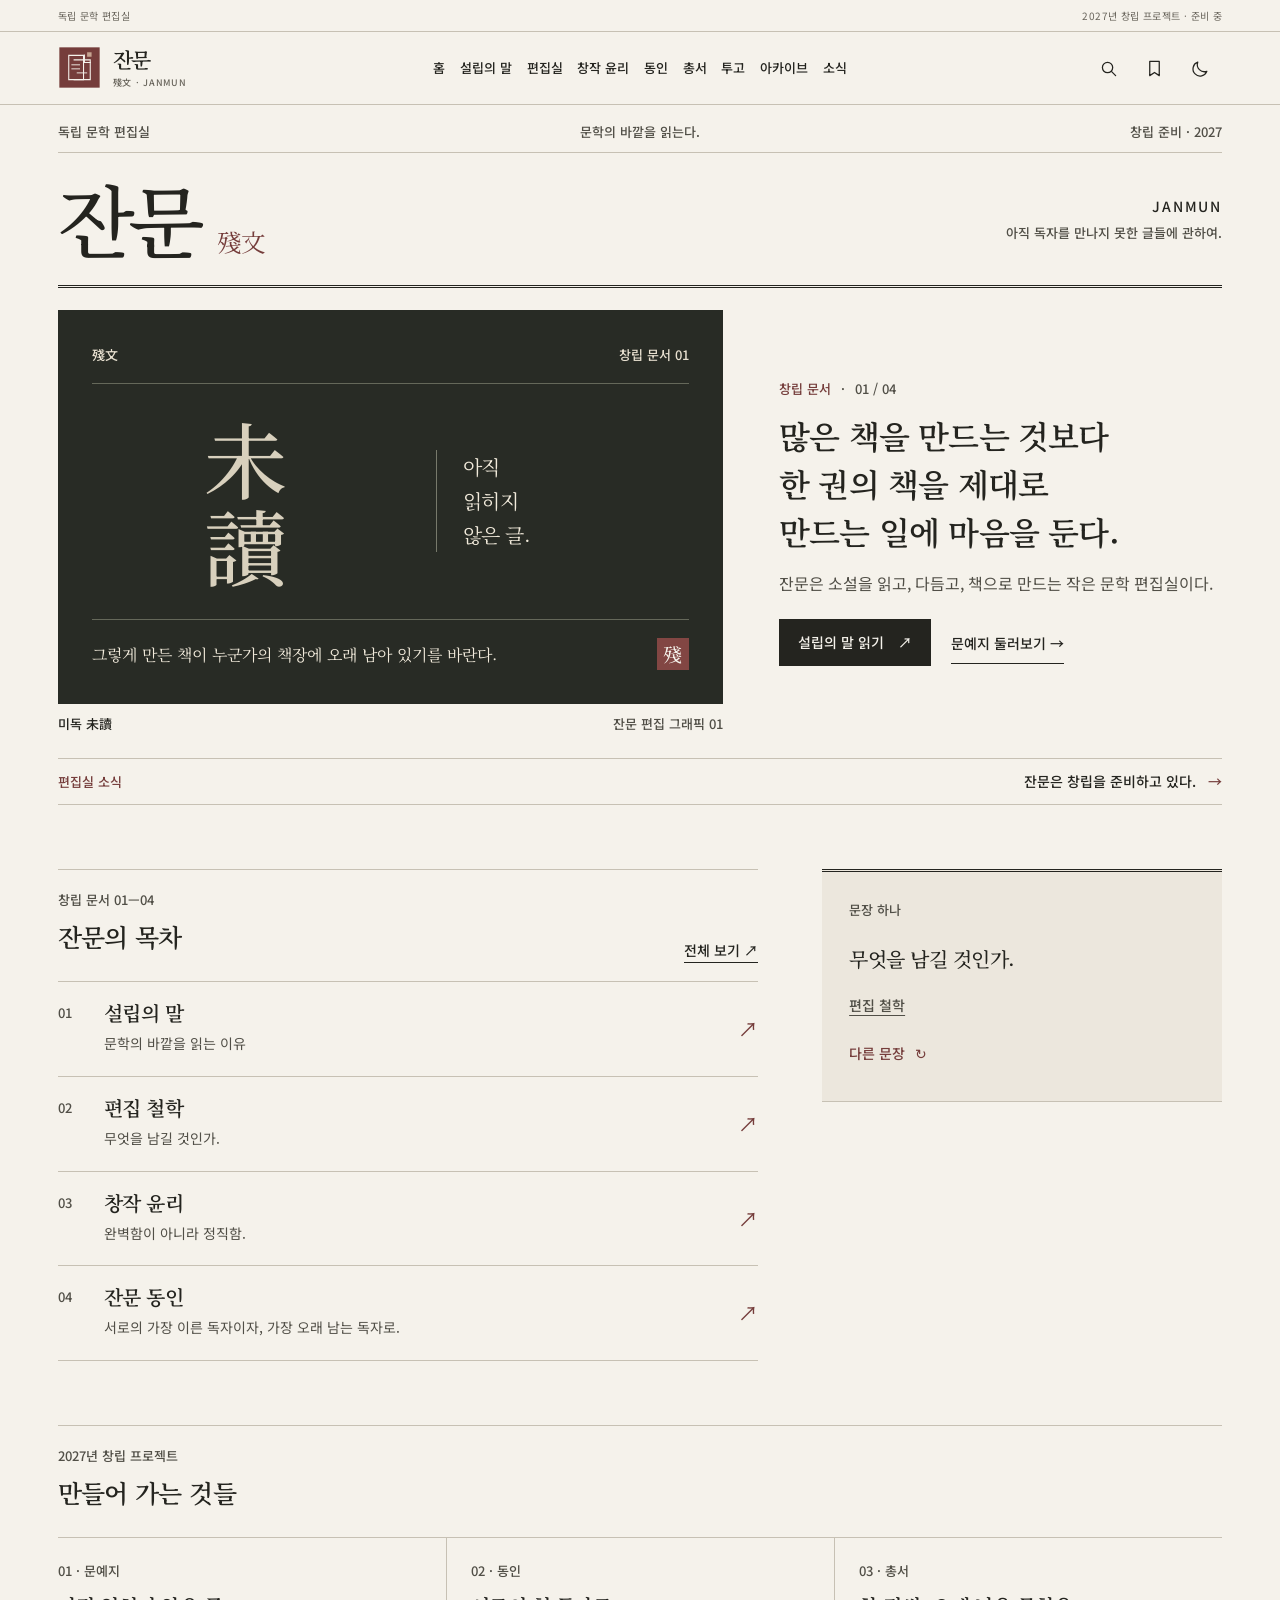
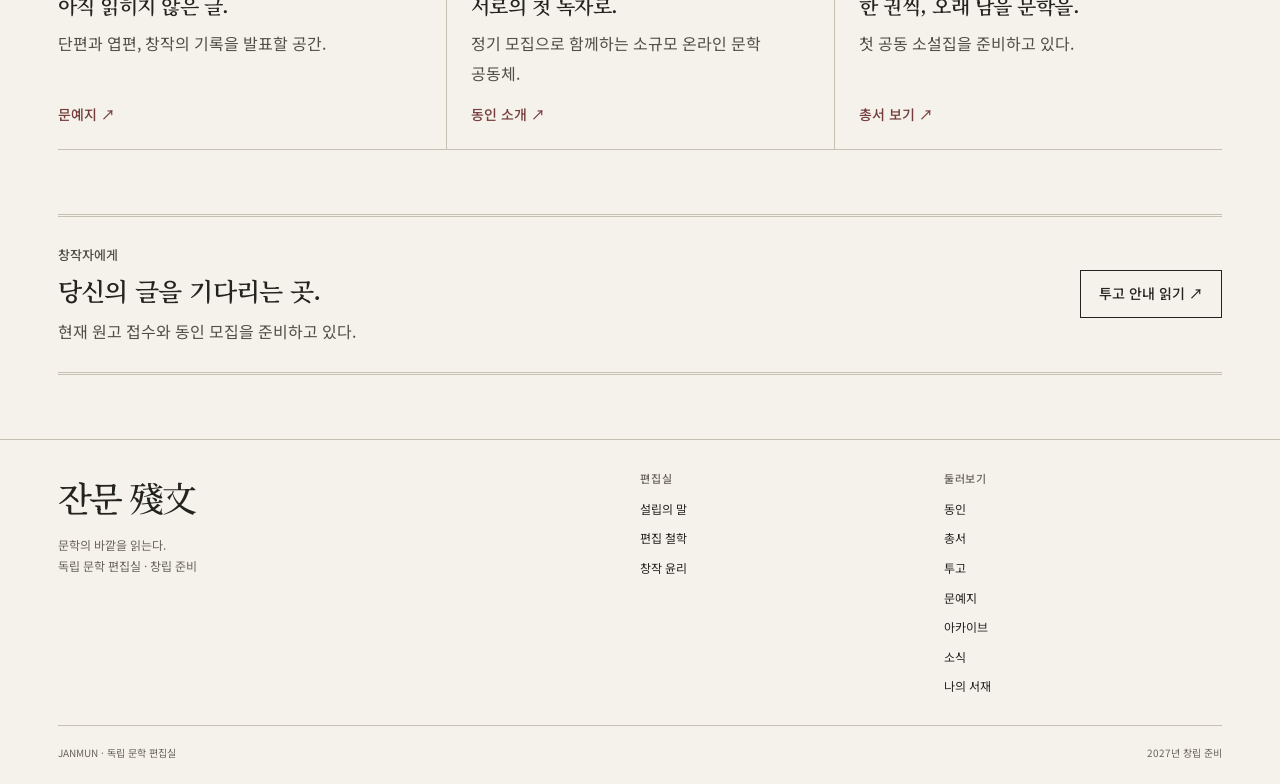
==== index.html @ fc877674 "Publish expanded public literary archive v0.9.8" ====
<!doctype html>
<html lang="ko" data-theme="light">
  <head>
    <meta charset="utf-8">
    <meta name="viewport" content="width=device-width,initial-scale=1,viewport-fit=cover">
    <meta name="description" content="독립 문학 편집실 잔문 殘文. 문학의 바깥을 읽는다.">
    <meta name="theme-color" content="#f5f2eb">
    <title>잔문 殘文 — 독립 문학 편집실</title>
    <link rel="icon" type="image/svg+xml" href="assets/janmun-mark.svg">
    <link rel="stylesheet" href="css/style.css?v=0.9.8">
    <script src="js/main.js?v=0.9.8" defer></script>
  </head>
  <body>
    <a class="skip" href="#main">본문 바로가기</a>
    <div class="progress" aria-hidden="true">
    </div>
    <div class="utility">
      <div class="shell">
        <span>독립 문학 편집실</span><span>2027년 창립 프로젝트 · 준비 중</span>
      </div>
    </div>
    <header class="mast">
      <div class="shell mast-in">
        <a class="brand" href="#home" aria-label="잔문 홈"><img class="brand-mark" src="assets/janmun-mark.svg" alt="" width="43" height="43"><span class="brand-text">잔문<small>殘文 · JANMUN</small></span></a>
        <nav class="nav" id="navigation" aria-label="주 메뉴">
          <a href="#home">홈</a>
          <a href="#about">설립의 말</a>
          <a href="#editorial">편집실</a>
          <a href="#ethics">창작 윤리</a>
          <a href="#members">동인</a>
          <a href="#books">총서</a>
          <a href="#submission">투고</a>
          <a href="#archive">아카이브</a>
          <a href="#news">소식</a>
        </nav>
        <div class="tools">
          <button class="iconbtn" id="search-open" aria-label="글 검색" title="글 검색"><svg viewBox="0 0 24 24"><circle cx="10.8" cy="10.8" r="6.5"/><path d="m16 16 5 5"/></svg></button>
          <a class="iconbtn" href="#saved" aria-label="나의 서재" title="나의 서재"><svg viewBox="0 0 24 24"><path d="M6 3h12v18l-6-4-6 4z"/></svg></a>
          <button class="iconbtn" id="theme" aria-label="화면 테마 전환" aria-pressed="false" title="어두운 화면"><svg viewBox="0 0 24 24"><path d="M20 15.5A9 9 0 0 1 8.5 4 9 9 0 1 0 20 15.5Z"/></svg></button>
          <button class="iconbtn mobile" id="mobile" aria-label="메뉴 열기" aria-controls="navigation" aria-expanded="false"><svg viewBox="0 0 24 24"><path d="M3 6h18M3 12h18M3 18h18"/></svg></button>
        </div>
      </div>
    </header>
    <main id="main" tabindex="-1">
      <!-- Home: editorial masthead, lead essay and contents -->
      <section class="view shell" id="page-home">
        <div class="edition-line">
          <span>독립 문학 편집실</span>
          <span class="edition-center">문학의 바깥을 읽는다.</span>
          <span>창립 준비 · 2027</span>
        </div>
        <div class="front-masthead">
          <h1 class="front-title">잔문<span>殘文</span></h1>
          <div class="front-imprint">
            <span>JANMUN</span>
            <span>아직 독자를 만나지 못한 글들에 관하여.</span>
          </div>
        </div>

        <section class="front-feature" aria-labelledby="lead-title">
          <figure class="front-art">
            <div class="founding-plate" role="group" aria-label="잔문의 창립 표제">
              <div class="founding-plate-header">
                <span>殘文</span><span>창립 문서 01</span>
              </div>
              <div class="founding-plate-body">
                <div class="founding-characters" aria-label="미독">
                  <span aria-hidden="true">未</span><span aria-hidden="true">讀</span>
                </div>
                <p class="founding-note"><span>아직</span><span>읽히지</span><span>않은 글.</span></p>
              </div>
              <div class="founding-plate-footer">
                <p>그렇게 만든 책이 누군가의 책장에 오래 남아 있기를 바란다.</p>
                <span class="founding-seal" aria-hidden="true">殘</span>
              </div>
            </div>
            <figcaption><span>미독 未讀</span><span>잔문 편집 그래픽 01</span></figcaption>
          </figure>
          <div class="front-copy">
            <div class="front-kicker"><span>창립 문서</span><span>01 / 04</span></div>
            <h2 id="lead-title">많은 책을 만드는 것보다 한 권의 책을 제대로 만드는 일에 마음을 둔다.</h2>
            <p>잔문은 소설을 읽고, 다듬고, 책으로 만드는 작은 문학 편집실이다.</p>
            <div class="front-actions">
              <a class="primary" href="#about">설립의 말 읽기 <span aria-hidden="true">↗</span></a>
              <a class="textlink" href="#journal">문예지 둘러보기 →</a>
            </div>
          </div>
        </section>

        <div class="home-notice"><span class="eyebrow">편집실 소식</span><a href="#news">잔문은 창립을 준비하고 있다. <span aria-hidden="true">→</span></a></div>
        <div class="resume" id="resume" hidden>
          <div><span class="eyebrow">마지막으로 읽은 글</span><a id="resume-link" href="#archive"></a></div>
          <button id="resume-clear" type="button">기록 지우기</button>
        </div>

        <div class="front-index">
          <section class="front-contents" aria-labelledby="contents-title">
            <div class="section-top">
              <div><span class="eyebrow">창립 문서 01—04</span><h2 id="contents-title">잔문의 목차</h2></div>
              <a class="textlink" href="#archive">전체 보기 ↗</a>
            </div>
            <div class="entry-grid">
              <a class="entry" href="#about"><span class="entry-no">01</span><h3>설립의 말</h3><p>문학의 바깥을 읽는 이유<span class="entry-detail" data-entry-meta="about"></span></p><span class="entry-arrow" aria-hidden="true">↗</span></a>
              <a class="entry" href="#editorial"><span class="entry-no">02</span><h3>편집 철학</h3><p>무엇을 남길 것인가.<span class="entry-detail" data-entry-meta="editorial"></span></p><span class="entry-arrow" aria-hidden="true">↗</span></a>
              <a class="entry" href="#ethics"><span class="entry-no">03</span><h3>창작 윤리</h3><p>완벽함이 아니라 정직함.<span class="entry-detail" data-entry-meta="ethics"></span></p><span class="entry-arrow" aria-hidden="true">↗</span></a>
              <a class="entry" href="#members"><span class="entry-no">04</span><h3>잔문 동인</h3><p>서로의 가장 이른 독자이자, 가장 오래 남는 독자로.<span class="entry-detail" data-entry-meta="members"></span></p><span class="entry-arrow" aria-hidden="true">↗</span></a>
            </div>
          </section>
          <aside class="front-margin">
            <span class="eyebrow">문장 하나</span>
            <blockquote id="front-quote">무엇을 남길 것인가.</blockquote>
            <a id="front-quote-source" href="#editorial">편집 철학</a>
            <button class="quiet-button" type="button" id="next-quote">다른 문장 <span aria-hidden="true">↻</span></button>
          </aside>
        </div>

        <section class="front-projects" aria-labelledby="project-title">
          <div class="section-top">
            <div><span class="eyebrow">2027년 창립 프로젝트</span><h2 id="project-title">만들어 가는 것들</h2></div>
          </div>
          <div class="project-grid">
            <a class="project" href="#journal"><span class="eyebrow">01 · 문예지</span><h3>아직 읽히지 않은 글.</h3><p>단편과 엽편, 창작의 기록을 발표할 공간.</p><span class="project-link">문예지 ↗</span></a>
            <a class="project" href="#members"><span class="eyebrow">02 · 동인</span><h3>서로의 첫 독자로.</h3><p>정기 모집으로 함께하는 소규모 온라인 문학 공동체.</p><span class="project-link">동인 소개 ↗</span></a>
            <a class="project" href="#books"><span class="eyebrow">03 · 총서</span><h3>한 권씩, 오래 남을 문학을.</h3><p>첫 공동 소설집을 준비하고 있다.</p><span class="project-link">총서 보기 ↗</span></a>
          </div>
        </section>
        <div class="front-invitation"><div><span class="eyebrow">창작자에게</span><h2>당신의 글을 기다리는 곳.</h2><p>현재 원고 접수와 동인 모집을 준비하고 있다.</p></div><a href="#submission" class="outline">투고 안내 읽기 ↗</a></div>
      </section>
      <section class="view shell reading" id="page-about" hidden>
        <div class="crumb">
          <a href="#home">잔문</a> / <a href="#archive">아카이브</a> / 설립의 말
        </div>
        <div class="reader-grid">
          <article>
            <header class="article-head">
              <p class="eyebrow">잔문 · 창립 문서 01</p>
              <h1>설립의 말</h1>
              <p>문학의 바깥을 읽는 이유</p>
              <div class="reading-meta">
                <span data-reading-time="about"></span><span data-reading-status="about"></span>
              </div>
            </header>
            <div class="prose">
              <p>잔문은 소설을 읽고, 다듬고, 책으로 만드는 작은 문학 편집실이다.</p>
              <p>우리는 작가가 어떤 이력을 가졌는지보다 어떤 글을 쓰는지에 관심이 있다. 인공지능을 활용한 글도, 혼자 힘으로 완성한 글도 그 자체로 읽고자 한다. 창작의 방식은 저마다 다를 수 있지만, 자신의 글을 대하는 태도만큼은 중요하게 생각한다.</p>
              <p>완성된 원고뿐 아니라 아직 고쳐 쓸 여지가 있는 글에도 관심을 기울인다. 작가가 쓰고 싶었던 이야기를 함께 고민하고, 그 사람의 문장을 잃지 않는 방향으로 작품을 다듬고 싶다.</p>
              <p>많은 책을 만드는 것보다 한 권의 책을 제대로 만드는 일에 마음을 둔다.</p>
              <p>그렇게 만든 책이 누군가의 책장에 오래 남아 있기를 바란다.</p>
              <p><strong>문학의 바깥을 읽는다.</strong></p>
              <p>잔문 殘文</p>
            </div>
            <div class="annotation-area">
              <div class="annotation-head"><h2>읽고 남기기</h2><span class="muted">나만의 비공개 기록</span></div>
              <p class="muted">본문의 문장을 선택하거나 아래 버튼으로 문단을 골라 저장하세요.</p>
              <div class="actions"><button class="outline" type="button" data-collect="about">문장 수집</button><button class="outline" type="button" data-note-open="about">독서 메모 쓰기</button><a class="textlink" href="#saved">나의 서재 ↗</a></div>
              <div class="note-editor" data-note-editor="about" hidden><label>이 글에 대한 메모<textarea rows="4" maxlength="3000" data-note-text="about" placeholder="읽으며 남은 생각을 적어 보세요."></textarea></label><div class="actions"><button class="primary" type="button" data-note-save="about">메모 저장</button><button class="outline" type="button" data-note-close="about">닫기</button></div></div>
            </div>
            <div class="reader-end-controls">
              <button class="outline" type="button" data-read="about" aria-pressed="false">읽음 표시</button><button class="outline" type="button" data-print>인쇄 / PDF 저장</button>
            </div>
            <div class="next-reading">
              <a href="#home"><small>← 처음으로</small>잔문</a><a href="#editorial"><small>다음 글 →</small>편집 철학</a>
            </div>
            <div class="article-end">
              <span>殘</span><a href="#archive">모든 글 보기 ↗</a>
            </div>
          </article>
        </div>
      </section>
      <section class="view shell reading" id="page-editorial" hidden>
        <div class="crumb">
          <a href="#home">잔문</a> / <a href="#archive">아카이브</a> / 편집 철학
        </div>
        <div class="reader-grid">
          <article>
            <header class="article-head">
              <p class="eyebrow">잔문 · 창립 문서 02</p>
              <h1>편집 철학</h1>
              <p>무엇을 남길 것인가.</p>
              <div class="reading-meta">
                <span data-reading-time="editorial"></span><span data-reading-status="editorial"></span>
              </div>
            </header>
            <div class="prose">
              <p>잔문은 익숙한 것을 낯설게 바라보는 소설에 관심이 있다.</p>
              <p>특별한 사건이 있어야 좋은 이야기가 되는 것은 아니다. 오래 함께 살아온 사람을 문득 이해할 수 없게 되는 순간이나, 무심코 지나친 일에서 이전과 다른 의미를 발견하는 일도 충분히 소설이 될 수 있다.</p>
              <p>우리는 작품이 다루는 소재보다 그것을 바라보는 작가의 시선을 중요하게 생각한다.</p>
              <p>원고를 살필 때에는 문장의 정확성, 인물의 개연성, 이야기의 구조를 함께 검토한다. 다만 모든 문장이 매끄러워야 한다고 생각하지는 않는다. 작품의 결함과 작가의 개성을 구분하는 것 역시 편집의 몫이기 때문이다.</p>
              <p>고쳐야 할 문장과 고치지 말아야 할 문장 사이에서 충분히 고민한다.</p>
              <p>잔문이라는 이름에는 그러한 뜻도 담겨 있다.</p>
              <p>무엇을 남길 것인가.</p>
              <p>우리가 원고를 읽으며 가장 오래 생각하는 질문이다.</p>
            </div>
            <div class="annotation-area">
              <div class="annotation-head"><h2>읽고 남기기</h2><span class="muted">나만의 비공개 기록</span></div>
              <p class="muted">본문의 문장을 선택하거나 아래 버튼으로 문단을 골라 저장하세요.</p>
              <div class="actions"><button class="outline" type="button" data-collect="editorial">문장 수집</button><button class="outline" type="button" data-note-open="editorial">독서 메모 쓰기</button><a class="textlink" href="#saved">나의 서재 ↗</a></div>
              <div class="note-editor" data-note-editor="editorial" hidden><label>이 글에 대한 메모<textarea rows="4" maxlength="3000" data-note-text="editorial" placeholder="읽으며 남은 생각을 적어 보세요."></textarea></label><div class="actions"><button class="primary" type="button" data-note-save="editorial">메모 저장</button><button class="outline" type="button" data-note-close="editorial">닫기</button></div></div>
            </div>
            <div class="reader-end-controls">
              <button class="outline" type="button" data-read="editorial" aria-pressed="false">읽음 표시</button><button class="outline" type="button" data-print>인쇄 / PDF 저장</button>
            </div>
            <div class="next-reading">
              <a href="#about"><small>← 이전 글</small>설립의 말</a><a href="#ethics"><small>다음 글 →</small>창작 윤리</a>
            </div>
            <div class="article-end">
              <span>殘</span><a href="#archive">모든 글 보기 ↗</a>
            </div>
          </article>
        </div>
      </section>
      <section class="view shell reading" id="page-ethics" hidden>
        <div class="crumb">
          <a href="#home">잔문</a> / <a href="#archive">아카이브</a> / 창작 윤리
        </div>
        <div class="reader-grid">
          <article>
            <header class="article-head">
              <p class="eyebrow">잔문 · 창립 문서 03</p>
              <h1>창작 윤리</h1>
              <p>완벽함이 아니라 정직함.</p>
              <div class="reading-meta">
                <span data-reading-time="ethics"></span><span data-reading-status="ethics"></span>
              </div>
            </header>
            <div class="prose">
              <p>창작의 방식은 저마다 다르지만, 작품에 대한 책임까지 달라지는 것은 아니다.</p>
              <p>잔문은 인공지능의 활용을 창작의 결격 사유로 삼지 않는다. 다만 사용한 도구와 그 개입 범위를 사실대로 밝히고, 타인의 저작물과 권리를 존중하는 것을 기본으로 삼는다.</p>
              <p>우리는 모든 문장을 직접 작성했다는 사실만으로 창작의 주체성이 증명된다고 생각하지 않는다. 무엇을 받아들이고 무엇을 거절했는지, 어떤 판단을 거쳐 작품을 완성했는지 역시 창작의 일부다.</p>
              <p>그러나 도구의 도움을 받았다는 사실이 작품의 결함이나 윤리적 문제에 대한 면책 사유가 될 수는 없다. 최종 원고에 대한 판단과 책임은 창작자에게 있다.</p>
              <p>창작의 과정을 숨기지 않는다.<br>타인의 것을 자신의 것으로 내놓지 않는다.<br>자신이 완성한 작품에 책임을 진다.</p>
              <p>잔문이 창작자에게 바라는 것은 완벽함이 아니라 정직함이다.</p>
            </div>
            <div class="annotation-area">
              <div class="annotation-head"><h2>읽고 남기기</h2><span class="muted">나만의 비공개 기록</span></div>
              <p class="muted">본문의 문장을 선택하거나 아래 버튼으로 문단을 골라 저장하세요.</p>
              <div class="actions"><button class="outline" type="button" data-collect="ethics">문장 수집</button><button class="outline" type="button" data-note-open="ethics">독서 메모 쓰기</button><a class="textlink" href="#saved">나의 서재 ↗</a></div>
              <div class="note-editor" data-note-editor="ethics" hidden><label>이 글에 대한 메모<textarea rows="4" maxlength="3000" data-note-text="ethics" placeholder="읽으며 남은 생각을 적어 보세요."></textarea></label><div class="actions"><button class="primary" type="button" data-note-save="ethics">메모 저장</button><button class="outline" type="button" data-note-close="ethics">닫기</button></div></div>
            </div>
            <div class="reader-end-controls">
              <button class="outline" type="button" data-read="ethics" aria-pressed="false">읽음 표시</button><button class="outline" type="button" data-print>인쇄 / PDF 저장</button>
            </div>
            <div class="next-reading">
              <a href="#editorial"><small>← 이전 글</small>편집 철학</a><a href="#members"><small>다음 글 →</small>잔문 동인</a>
            </div>
            <div class="article-end">
              <span>殘</span><a href="#archive">모든 글 보기 ↗</a>
            </div>
          </article>
        </div>
      </section>
      <section class="view shell reading" id="page-members" hidden>
        <div class="crumb">
          <a href="#home">잔문</a> / <a href="#archive">아카이브</a> / 잔문 동인
        </div>
        <div class="reader-grid">
          <article>
            <header class="article-head">
              <p class="eyebrow">잔문 · 창립 문서 04</p>
              <h1>잔문 동인</h1>
              <p>서로의 가장 이른 독자이자, 가장 오래 남는 독자로.</p>
              <div class="reading-meta">
                <span data-reading-time="members"></span><span data-reading-status="members"></span>
              </div>
            </header>
            <div class="prose">
              <p>잔문 동인은 각자의 작품을 쓰고 서로의 문학을 읽는 창작 공동체다.</p>
              <p>정기 모집을 통해 소규모로 구성하며, 온라인을 중심으로 활동한다. 서로의 원고에 충분한 시간을 들이고 지속적인 대화를 나눌 수 있는 규모를 지향한다.</p>
              <p>주요 활동은 원고 합평과 작품 연구, 문학에 관한 토론이다. 완성된 작품은 물론 아직 방향을 찾지 못한 원고도 함께 살핀다. 그 과정에서 발전한 작품을 문예지와 공동 소설집으로 선보이고자 한다.</p>
              <p>서로의 문학적 취향이 같을 필요는 없다. 같은 작품을 읽고 다른 이야기를 나눌 수 있다는 것 역시 함께 읽는 이유 중 하나다.</p>
              <p>합평에서는 막연한 칭찬보다 구체적인 감상을 나눈다. 타인의 문장을 자신의 취향에 맞추기보다 그 문장이 가진 가능성을 살핀다.</p>
              <p>등단이나 출간 경력은 참여의 조건이 아니다. 꾸준히 쓰고 읽으며, 자신의 작품만큼 타인의 작품에도 시간을 내어 줄 수 있는 사람과 함께하고 싶다.</p>
              <p>서로의 가장 이른 독자이자, 가장 오래 남는 독자로.</p>
              <p>잔문 殘文</p>
            </div>
            <div class="annotation-area">
              <div class="annotation-head"><h2>읽고 남기기</h2><span class="muted">나만의 비공개 기록</span></div>
              <p class="muted">본문의 문장을 선택하거나 아래 버튼으로 문단을 골라 저장하세요.</p>
              <div class="actions"><button class="outline" type="button" data-collect="members">문장 수집</button><button class="outline" type="button" data-note-open="members">독서 메모 쓰기</button><a class="textlink" href="#saved">나의 서재 ↗</a></div>
              <div class="note-editor" data-note-editor="members" hidden><label>이 글에 대한 메모<textarea rows="4" maxlength="3000" data-note-text="members" placeholder="읽으며 남은 생각을 적어 보세요."></textarea></label><div class="actions"><button class="primary" type="button" data-note-save="members">메모 저장</button><button class="outline" type="button" data-note-close="members">닫기</button></div></div>
            </div>
            <div class="reader-end-controls">
              <button class="outline" type="button" data-read="members" aria-pressed="false">읽음 표시</button><button class="outline" type="button" data-print>인쇄 / PDF 저장</button>
            </div>
            <div class="next-reading">
              <a href="#ethics"><small>← 이전 글</small>창작 윤리</a><a href="#books"><small>다음으로 →</small>잔문 총서</a>
            </div>
            <div class="article-end">
              <span>殘</span><a href="#archive">모든 글 보기 ↗</a>
            </div>
          </article>
        </div>
      </section>
      <section class="view shell" id="page-archive" hidden>
        <div class="archive-intro">
          <header class="archive-heading">
            <span class="archive-rule" aria-hidden="true"></span>
            <span class="eyebrow">殘文 · 文學記錄</span>
            <h1>아카이브</h1>
            <p>문학이 만들어지고 남겨진 자리.</p>
          </header>
          <div class="archive-intro-copy">
            <p>잔문의 창립 문서부터 작가의 작품, 편집 과정과 문학에 관한 대화까지. 한 편의 글이 완성되기까지의 시간과 그 이후에 남겨진 기록을 모은다.</p>
            <p>잔문이 지나온 시간은 이곳에 쌓인다.</p>
          </div>
        </div>
        <div class="page-body archive-body">
          <div class="archive-controls">
            <div class="archive-categories" role="group" aria-label="기록 분류">
              <button type="button" data-archive-category="all" aria-pressed="true">전체<span data-archive-category-count="all"></span></button>
              <button type="button" data-archive-category="founding" aria-pressed="false">창립 문서<span data-archive-category-count="founding"></span></button>
              <button type="button" data-archive-category="journal" aria-pressed="false">문예지<span data-archive-category-count="journal"></span></button>
              <button type="button" data-archive-category="author" aria-pressed="false">작가 기록<span data-archive-category-count="author"></span></button>
              <button type="button" data-archive-category="editing" aria-pressed="false">편집 기록<span data-archive-category-count="editing"></span></button>
              <button type="button" data-archive-category="criticism" aria-pressed="false">문학 비평<span data-archive-category-count="criticism"></span></button>
              <button type="button" data-archive-category="publication" aria-pressed="false">출간 기록<span data-archive-category-count="publication"></span></button>
              <button type="button" data-archive-category="community" aria-pressed="false">공동체 기록<span data-archive-category-count="community"></span></button>
            </div>
            <div class="searchbar archive-search">
              <input type="search" id="archive-query" placeholder="제목·본문·작가 검색" aria-label="아카이브 검색">
              <select id="archive-filter" aria-label="독서 상태"><option value="all">모든 글</option><option value="saved">저장한 글만</option><option value="unread">읽지 않은 글</option><option value="read">읽은 글</option></select>
              <select id="archive-author" aria-label="작가"><option value="all">모든 작가</option></select>
              <select id="archive-year" aria-label="등록 연도"><option value="all">모든 등록 연도</option></select>
              <select id="archive-sort" aria-label="기록 정렬"><option value="number">기록 번호순</option><option value="newest">최근 등록순</option><option value="oldest">오래된 등록순</option></select>
            </div>
          </div>
          <div class="archive-results-head"><div class="archive-count" id="archive-count" aria-live="polite"></div><a class="textlink" href="#saved">나의 서재 ↗</a></div>
          <div class="archive-list" id="archive-list"></div>
          <div class="archive-empty-actions" id="archive-empty-actions" hidden><a class="outline" href="#submission">투고 안내 →</a></div>
          <p class="archive-footnote">기록의 등록일은 아카이브에 수록한 날짜이며, 최초 집필일이나 발표일과 다를 수 있다. 작가의 미공개 원고와 합평·편집 기록은 동의를 얻은 경우에만 공개한다.</p>
        </div>
      </section>
      <section class="view shell" id="page-saved" hidden>
        <div class="page-title">
          <span class="eyebrow">나의 독서 기록</span>
          <h1>나의 서재</h1>
          <p>읽고, 남기고, 다시 펼쳐 보는 곳. 기록은 이 브라우저에만 저장됩니다.</p>
        </div>
        <div class="page-body">
          <div class="library-summary" aria-label="서재 현황">
            <div><strong id="save-count">0</strong><span>저장한 글</span></div>
            <div><strong id="finished-count">0</strong><span>읽은 글</span></div>
            <div><strong id="quote-count">0</strong><span>수집한 문장</span></div>
            <div><strong id="note-count">0</strong><span>독서 메모</span></div>
          </div>
          <div class="library-tabs" role="group" aria-label="서재 분류">
            <button type="button" data-library-tab="saved" aria-pressed="true">보관함</button>
            <button type="button" data-library-tab="quotes" aria-pressed="false">문장 수집</button>
            <button type="button" data-library-tab="notes" aria-pressed="false">독서 메모</button>
            <button type="button" data-library-tab="history" aria-pressed="false">읽은 기록</button>
          </div>
          <div id="library-saved" class="library-panel"><div class="archive-list" id="saved-list"></div><p><a class="outline" href="#archive">다른 글 찾기 →</a></p></div>
          <div id="library-quotes" class="library-panel" hidden><div id="quote-list" class="archive-list"></div></div>
          <div id="library-notes" class="library-panel" hidden><div id="note-list" class="archive-list"></div></div>
          <div id="library-history" class="library-panel" hidden><div id="history-list" class="archive-list"></div></div>
          <div class="library-export"><p class="muted">기기를 바꾸거나 브라우저 데이터를 삭제하기 전에 기록을 파일로 보관하세요.</p><button type="button" class="outline" id="library-export">서재 기록 내려받기 ↓</button></div>
        </div>
      </section>
      <section class="view shell" id="page-books" hidden>
        <div class="series-intro">
          <header class="series-heading">
            <span class="series-rule" aria-hidden="true"></span>
            <span class="eyebrow">출간 준비</span>
            <h1>잔문 총서</h1>
            <p>한 권씩, 오래 남을 문학을.</p>
          </header>
          <div class="prose series-copy">
            <p>잔문 총서는 서로 다른 작가의 문학을 한 권씩 엮어 가는 출간 프로젝트다.</p>
            <p>단편소설집과 공동 소설집을 중심으로 시작하되, 작품에 따라 책의 형태와 구성을 달리하고자 한다. 한 권의 책이 가진 고유한 성격을 존중하며, 정해진 형식에 작품을 맞추지 않는다.</p>
            <p>원고의 선정부터 편집, 표지와 지면의 구성까지 작품을 읽는 경험의 일부라고 생각한다. 내용과 형식이 서로 어긋나지 않는 책을 만들고 싶다.</p>
            <p>출간의 수나 속도에 얽매이지 않는다. 각자의 작품에 필요한 시간을 들이고, 충분한 편집을 거쳐 독자에게 건넨다.</p>
            <p>잔문의 책이 책장에 꽂힌 뒤에도 몇 번쯤 다시 펼쳐지는 책이기를 바란다.</p>
            <p>한 권씩, 오래 남을 문학을.</p>
            <p>잔문 殘文</p>
          </div>
        </div>
        <div class="section-top"><h2>첫 출간 프로젝트</h2><span class="muted">기획 단계</span></div>
        <div class="page-body book-layout">
          <div class="book-cover" aria-label="첫 공동 소설집 표지 콘셉트, 제목 미정">
            <span>殘文 · 공동선 001 / 기획 시안</span><strong>잔문 공동선</strong><span>첫 번째 소설집 · 제목 미정</span>
          </div>
          <div class="book-info">
            <span class="status">출간 기획 중</span>
            <h2>첫 번째 공동 소설집</h2>
            <p>서로 다른 작가의 엽편과 단편을 한 권으로 엮는 첫 번째 프로젝트다. 작품의 완성도를 중심으로 원고를 선정하며, 제목과 수록작은 아직 확정되지 않았다.</p>
            <dl class="facts">
              <dt>출간 목표</dt><dd>2027년 하반기 (안)</dd>
              <dt>구성</dt><dd>엽편·단편소설</dd>
              <dt>출간 형태</dt><dd>종이책 중심 · 전자책 병행 계획</dd>
              <dt>작가</dt><dd>모집 전</dd>
              <dt>판매</dt><dd>미정 · 예약 접수 없음</dd>
            </dl>
            <a class="outline" href="#members">잔문 동인에 관하여 →</a>
          </div>
        </div>
        <div class="section-top"><h2>총서의 구성</h2><span class="muted">기획 분류</span></div>
        <div class="page-body">
          <p>공동선과 소설선을 중심으로 시작하고, 작품과 운영 여건에 따라 다른 시리즈를 확장할 계획이다.</p>
          <dl class="facts">
            <dt>잔문 소설선</dt><dd>개인 단편·중편 소설집</dd>
            <dt>잔문 공동선</dt><dd>여러 작가의 공동 소설집</dd>
            <dt>잔문 엽편선</dt><dd>짧은 소설을 엮은 작품집</dd>
            <dt>잔문 문고</dt><dd>작은 판형의 문학 시리즈</dd>
            <dt>잔문 특별판</dt><dd>작품의 특성에 따른 별도 기획</dd>
          </dl>
          <p class="muted">현재 출간된 도서는 없으며, 세부 출간 일정은 확정 후 소식에서 안내한다.</p>
          <a class="outline" href="#news">잔문 소식 →</a>
        </div>
      </section>
      <section class="view shell" id="page-submission" hidden>
        <div class="page-title">
          <span class="eyebrow">접수 준비</span>
          <h1>투고</h1>
          <p>창작의 방식을 숨기지 않고도 작품을 건넬 수 있는 곳.</p>
          <span class="status">현재 모집 및 원고 접수 준비 중</span>
          <p class="recruit-note">동인 및 작가 모집 일정, 원고 제출 방법, 세부 심사 기준은 확정 후 이 페이지에서 공개합니다.</p>
        </div>
        <div class="submission-faq-layout">
          <div class="faq-nav">
            <span class="eyebrow">투고 안내 · Q&amp;A</span>
            <h2>투고에 관하여</h2>
            <p>투고 전에 궁금한 사항을 확인하세요. 세부 접수 기준은 모집 공고에서 확정합니다.</p>
            <div class="faq-filters" role="group" aria-label="질문 분류">
              <button type="button" data-faq-filter="all" aria-pressed="true">전체</button>
              <button type="button" data-faq-filter="eligibility" aria-pressed="false">투고 자격</button>
              <button type="button" data-faq-filter="ai" aria-pressed="false">AI 활용</button>
              <button type="button" data-faq-filter="review" aria-pressed="false">심사 및 편집</button>
              <button type="button" data-faq-filter="rights" aria-pressed="false">비용 및 권리</button>
              <button type="button" data-faq-filter="apply" aria-pressed="false">접수 안내</button>
            </div>
            <p><a class="textlink" href="#ethics">창작 윤리 전문 읽기 ↗</a></p>
          </div>
          <div class="faq" id="submission-faq">
            <section class="faq-group" data-faq-group="eligibility" aria-label="투고 자격">
              <h3>투고 자격</h3>
              <details>
                <summary>누구나 투고할 수 있나요?</summary>
                <div class="faq-answer"><p>등단 여부나 출간 경력에 관계없이 투고할 수 있습니다. 처음 소설을 쓰는 분부터 꾸준히 작품 활동을 이어 온 분까지, 창작자의 이력보다 제출한 작품 자체를 중심으로 검토합니다.</p><p>잔문 동인에 소속되어 있지 않아도 투고할 수 있습니다.</p></div>
              </details>
              <details>
                <summary>어떤 작품을 투고할 수 있나요?</summary>
                <div class="faq-answer"><p>엽편소설과 단편소설을 중심으로 원고를 검토할 예정입니다. 특정한 분위기나 주제를 잔문의 취향에 맞추어 작성할 필요는 없습니다.</p><p>중편 및 장편소설의 접수 여부, 분량과 제출 형식은 모집 공고에서 안내합니다.</p></div>
              </details>
              <details>
                <summary>아직 완성하지 못한 원고도 제출할 수 있나요?</summary>
                <div class="faq-answer"><p>정식 출간 투고는 완결된 원고를 원칙으로 준비하고 있습니다. 완결된 원고라도 수정과 발전 가능성을 함께 검토합니다.</p><p>집필 중인 작품에 대한 지속적인 합평을 원하신다면 잔문 동인 활동을 권장합니다.</p></div>
              </details>
              <details>
                <summary>이미 다른 플랫폼에 공개한 작품도 제출할 수 있나요?</summary>
                <div class="faq-answer"><p>개인 블로그나 브런치 등에서 공개한 작품도 기존 계약 및 권리 관계에 문제가 없다면 검토할 수 있는 방향으로 준비하고 있습니다.</p><p>이전에 공개하거나 출간한 이력은 투고 시 밝혀 주시기 바랍니다. 기발표작의 구체적인 접수 기준은 모집 공고에서 확정합니다.</p></div>
              </details>
            </section>
            <section class="faq-group" data-faq-group="ai" aria-label="AI 활용">
              <h3>AI 활용</h3>
              <details>
                <summary>인공지능을 활용한 작품도 투고할 수 있나요?</summary>
                <div class="faq-answer"><p>가능합니다. 소재 발굴, 자료 조사, 이야기의 구조 설계, 초고 작성, 문장 수정 등 창작 과정에서 인공지능을 활용한 작품도 검토 대상입니다.</p><p>다만 인공지능의 개입 과정과 범위를 사실대로 밝히고, 타인의 권리를 존중하며 최종 원고에 대한 책임을 져야 합니다. 활용 여부만으로 작품의 문학적 가치를 판단하지 않습니다.</p></div>
              </details>
              <details>
                <summary>인공지능 활용 내역은 어느 정도까지 공개해야 하나요?</summary>
                <div class="faq-answer"><p>사용한 도구, 활용 목적, 개입한 창작 단계, 최종 작품에 반영된 범위를 설명해 주시면 됩니다. 단순 교정인지 문장 생성이나 사건 구성에도 활용했는지 구분해 주시기 바랍니다.</p><p>정확한 활용 비율을 산출하기 어려운 경우 창작 과정에서 이루어진 판단과 수정 내용을 구체적으로 설명해 주시기 바랍니다. 세부 제출 양식은 모집 공고에서 안내합니다.</p></div>
              </details>
              <details>
                <summary>인공지능을 사용하지 않은 작품도 투고할 수 있나요?</summary>
                <div class="faq-answer"><p>물론입니다. 인공지능은 잔문의 창작자에게 요구되는 도구가 아닙니다. 어떠한 도구를 사용했는지보다 작품에 담긴 창작자의 시선과 문학적 완성도를 중요하게 생각합니다.</p></div>
              </details>
            </section>
            <section class="faq-group" data-faq-group="review" aria-label="심사 및 편집">
              <h3>심사 및 편집</h3>
              <details>
                <summary>원고는 어떤 기준으로 심사하나요?</summary>
                <div class="faq-answer"><p>작가의 이력이나 인지도보다 작품의 문학적 요소를 중심으로 검토합니다. 모두 완벽한 작품만을 찾는 것은 아니며, 작품마다 가진 강점과 발전 가능성을 종합적으로 살핍니다.</p><ul><li>작품의 독창성과 고유한 시선</li><li>문장의 완성도와 표현의 적절성</li><li>인물과 사건의 개연성</li><li>이야기의 구조와 완결성</li><li>작품의 정서적·사유적 깊이</li><li>편집을 통한 발전 가능성</li></ul></div>
              </details>
              <details>
                <summary>투고하면 어떤 과정을 거치게 되나요?</summary>
                <div class="faq-answer"><p>기본 제출 요건과 창작 윤리 준수 여부를 확인한 뒤 작품에 대한 편집 검토를 진행할 예정입니다. 추가 검토가 필요하면 창작 과정에 대한 질문이나 수정 제안을 드릴 수 있습니다.</p><p>최종 출간 여부는 작품 검토, 출간 여건 및 창작자와의 협의를 거쳐 결정합니다. 투고나 동인 참여 자체가 출간을 보장하지는 않습니다.</p></div>
              </details>
              <details>
                <summary>편집 과정에서 원고가 크게 변경될 수도 있나요?</summary>
                <div class="faq-answer"><p>문장, 인물, 사건 및 이야기의 구조에 관한 수정 의견을 제안할 수 있습니다. 다만 작가의 고유한 문체와 작품의 의도를 존중하며, 주요 수정 사항은 창작자와 협의하여 결정하는 것을 원칙으로 합니다.</p></div>
              </details>
            </section>
            <section class="faq-group" data-faq-group="rights" aria-label="비용 및 권리">
              <h3>비용 및 권리</h3>
              <details>
                <summary>투고하거나 출간할 때 비용이 발생하나요?</summary>
                <div class="faq-answer"><p>투고와 원고 심사는 무료로 진행합니다.</p><p>출간 계약이 성립된 작품의 편집 및 제작 비용은 잔문이 부담하며, 창작자에게 도서 구매를 출간의 조건으로 요구하지 않습니다.</p></div>
              </details>
              <details>
                <summary>출간 후 인세는 어떻게 지급되나요?</summary>
                <div class="faq-answer"><p>판매 실적에 따라 인세를 지급합니다. 구체적인 인세율과 산정 방식, 정산 주기는 출간 계약 체결 전에 안내하고 협의합니다.</p><p>공동 소설집의 경우 참여 작가 간 인세 배분 기준도 사전에 협의합니다. 인공지능 활용 여부에 따른 인세 차등은 두지 않습니다.</p></div>
              </details>
              <details>
                <summary>투고한 작품의 저작권은 어떻게 되나요?</summary>
                <div class="faq-answer"><p>원고를 투고하는 것만으로 저작권이나 출판권이 잔문에 이전되지 않습니다.</p><p>출간이 결정된 경우 출판에 필요한 이용 범위와 계약 기간 등의 조건을 별도로 협의합니다. 미출간 원고를 창작자의 동의 없이 공개하거나 출간하지 않습니다.</p></div>
              </details>
            </section>
            <section class="faq-group" data-faq-group="apply" aria-label="접수 안내">
              <h3>접수 안내</h3>
              <details>
                <summary>심사 결과는 언제 받을 수 있나요?</summary>
                <div class="faq-answer"><p>원고 검토 기간과 결과 안내 방식은 모집 공고에서 안내할 예정입니다. 선정 여부와 관계없이 결과를 안내하는 것을 운영 방향으로 삼되, 모든 원고에 개별적인 비평이나 합평을 제공하는 것은 아닙니다.</p></div>
              </details>
              <details>
                <summary>현재 원고를 제출할 수 있나요?</summary>
                <div class="faq-answer"><p>현재 잔문은 첫 원고 접수와 동인 모집을 준비하고 있습니다. 모집 일정과 접수 방법, 제출 서류 및 세부 심사 기준은 확정 후 홈페이지를 통해 공개합니다.</p><p>현재 제공되는 투고 준비 노트는 개인적인 원고 준비를 위한 기능이며, 작성 내용이 잔문에 전송되지는 않습니다.</p></div>
              </details>
            </section>
          </div>
        </div>
        <div class="section-top"><h2>심사 및 출간 절차</h2><span class="muted">운영 예정</span></div>
        <ol class="submission-steps">
          <li><span class="eyebrow">01</span><h3>원고 접수</h3><p>원고 및 창작 과정 확인</p></li>
          <li><span class="eyebrow">02</span><h3>기본 요건 검토</h3><p>제출 요건과 창작 윤리 확인</p></li>
          <li><span class="eyebrow">03</span><h3>작품 심사</h3><p>문학적 완성도와 가능성 검토</p></li>
          <li><span class="eyebrow">04</span><h3>편집 협의</h3><p>필요한 수정 방향 논의</p></li>
          <li><span class="eyebrow">05</span><h3>출간 결정 및 계약</h3><p>출간 여건·권리·인세 조건 합의</p></li>
          <li><span class="eyebrow">06</span><h3>제작 및 출간</h3><p>교정·교열·디자인·제작</p></li>
        </ol>
        <div class="section-top"><h2>투고 준비</h2><span class="muted">접수 기능 아님</span></div>
        <div class="page-body submission-grid submission-prep">
          <div class="submission-checklist">
              <h2>투고 전 확인할 사항</h2>
              <p class="muted">준비용 목록입니다. 아직 확정된 모집 요강은 아닙니다.</p>
              <label><input type="checkbox"> 원고 제목과 필명 정리</label>
              <label><input type="checkbox"> 작품 소개 작성</label>
              <label><input type="checkbox"> 창작 및 AI 활용 과정 정리</label>
              <label><input type="checkbox"> 인용 문장과 타인의 권리 확인</label>
              <label><input type="checkbox"> 최종 원고 파일 별도 보관</label>
            </div>
          <form class="draft" id="draft-form">
            <h2>투고 준비 노트</h2>
            <p class="muted">접수용이 아닌 개인 준비 양식입니다. 입력 내용은 서버로 전송되지 않습니다. 원고 전문이나 개인정보는 입력하지 마세요.</p>
            <label>필명<input name="name" placeholder="활동 필명" maxlength="80" required></label>
            <label>작품명<input name="title" maxlength="150" required></label>
            <label>분야<select name="genre"><option>단편소설</option><option>엽편소설</option><option>기타</option></select></label>
            <label>AI 활용 방식<textarea name="ai" maxlength="2000" placeholder="어떤 과정에서 어떻게 활용했는지, 또는 활용하지 않았음을 기록하세요."></textarea></label>
            <label>작품 소개<textarea name="intro" maxlength="2000" placeholder="작품에 관한 간단한 소개"></textarea></label>
            <div class="actions">
              <button class="primary" type="submit">초안 파일 내려받기 ↓</button><button class="outline" type="reset">초기화</button>
            </div>
          </form>
        </div>
      </section>
      <section class="view shell" id="page-news" hidden>
        <div class="page-title"><span class="eyebrow">편집실 기록</span><h1>소식</h1><p>잔문의 모집, 출간 및 운영에 관한 안내를 모읍니다.</p></div>
        <div class="page-body news-list">
          <article class="news-item"><span class="eyebrow">창립 안내 · 준비 중</span><h2>잔문은 창립을 준비하고 있습니다.</h2><p>현재 창립 문서를 공개하고 첫 동인 활동과 공동 소설집을 기획하는 단계입니다. 구체적인 모집 일정과 출간 계획은 확정된 뒤 안내하겠습니다.</p><a class="textlink" href="#about">설립의 말 읽기 ↗</a></article>
          <article class="news-item"><span class="eyebrow">모집 안내 · 미접수</span><h2>원고와 동인 신청은 아직 받지 않습니다.</h2><p>작품 제출 방법과 창작 윤리 기준, 개인정보 및 원고 보관 절차를 준비하고 있습니다.</p><a class="textlink" href="#submission">투고 안내 ↗</a></article>
        </div>
      </section>
      
    </main>
    <footer class="footer">
      <div class="shell">
        <div class="footer-grid">
          <div>
            <a href="#home" class="footer-brand">잔문 殘文</a>
            <p>문학의 바깥을 읽는다.<br>독립 문학 편집실 · 창립 준비</p>
          </div>
          <div>
            <span class="eyebrow">편집실</span><a href="#about">설립의 말</a><a href="#editorial">편집 철학</a><a href="#ethics">창작 윤리</a>
          </div>
          <div>
            <span class="eyebrow">둘러보기</span><a href="#members">동인</a><a href="#books">총서</a><a href="#submission">투고</a><a href="#journal">문예지</a><a href="#archive">아카이브</a><a href="#news">소식</a><a href="#saved">나의 서재</a>
          </div>
        </div>
        <div class="footline">
          <span>JANMUN · 독립 문학 편집실</span><span>2027년 창립 준비</span>
        </div>
      </div>
    </footer>
    <nav class="mobile-dock" aria-label="모바일 빠른 탐색">
      <a href="#home"><svg viewBox="0 0 24 24" aria-hidden="true"><path d="m3 11 9-8 9 8v10h-6v-7H9v7H3z"/></svg><span>홈</span></a>
      <a href="#journal"><svg viewBox="0 0 24 24" aria-hidden="true"><path d="M4 4h7a4 4 0 0 1 1 2 4 4 0 0 1 1-2h7v15h-7l-1 2-1-2H4zM12 6v15"/></svg><span>문예지</span></a>
      <a href="#archive"><svg viewBox="0 0 24 24" aria-hidden="true"><path d="M4 4h16v4H4zM6 8v12h12V8M10 12h4"/></svg><span>아카이브</span></a>
      <a href="#saved"><svg viewBox="0 0 24 24" aria-hidden="true"><path d="M6 3h12v18l-6-4-6 4z"/></svg><span>나의 서재</span></a>
    </nav>
    <dialog id="search-dialog">
      <div class="dialog-head">
        <h2>잔문의 글 검색</h2>
        <button class="iconbtn" id="search-close" aria-label="검색 닫기">×</button>
      </div>
      <input type="search" id="search-query" class="dialog-search" placeholder="찾고 싶은 문장 또는 제목" aria-label="검색어">
      <p class="search-hint">PC 단축키 Ctrl + K · ESC로 닫기</p>
      <div id="search-results" class="dialog-results" aria-live="polite">
      </div>
    </dialog>
    <dialog id="quote-dialog" aria-labelledby="quote-dialog-title">
      <div class="dialog-head"><h2 id="quote-dialog-title">문장 수집</h2><button class="iconbtn" id="quote-close" type="button" aria-label="닫기">×</button></div>
      <p class="muted">간직하고 싶은 문단을 고르세요.</p><div id="quote-options" class="quote-options"></div>
    </dialog>
    <button class="focus-exit" id="focus-exit" type="button">집중 모드 종료 ×</button>
    <div id="toast" class="toast" role="status" hidden>
    </div>
    <noscript>
      <p class="shell">메뉴와 읽기 기능을 이용하려면 JavaScript를 활성화하세요.</p>
    </noscript>
  </body>
</html>
---- css/style.css ----
@import url("https://fonts.googleapis.com/css2?family=Noto+Sans+KR:wght@400;500;600&family=Noto+Serif+KR:wght@400;500;600;700&display=swap");

/* 01. Design tokens */
:root {
  color-scheme: light;
  --paper: #f5f2eb;
  --ink: #24241f;
  --muted: #68645b;
  --line: #c7c1b4;
  --wash: #ece7dd;
  --accent: #753d3b;
  --serif: "Noto Serif KR", "Batang", "AppleMyungjo", serif;
  --sans: "Noto Sans KR", "Malgun Gothic", system-ui, sans-serif;
  --reading: 18px;
  --gutter: clamp(22px, 4.5vw, 66px);
  --section-gap: clamp(36px, 5vw, 64px);
  --content-width: 1320px;
}
html[data-theme="dark"] {
  color-scheme: dark;
  --paper: #20221f;
  --ink: #e9e5dc;
  --muted: #bcb6a9;
  --line: #4d4b43;
  --wash: #2d302a;
  --accent: #e0a5a5;
}

/* 02. Foundation */
* { box-sizing: border-box; }
html { scroll-behavior: smooth; -webkit-text-size-adjust: 100%; }
body {
  margin: 0;
  background: var(--paper);
  color: var(--ink);
  font: 14px/1.8 var(--sans);
}
[hidden] { display: none !important; }
main, section, article, aside, .hero-copy, .book-info,
.submission-grid > *, .feature > *, .archive-row > * { min-width: 0; }
a { color: inherit; text-decoration: none; }
a:hover { color: var(--accent); }
button, input, textarea, select { font: inherit; color: inherit; }
button { cursor: pointer; }
:focus-visible { outline: 2px solid var(--accent); outline-offset: 4px; }
::selection { color: #fff; background: #753d3b; }
.shell {
  width: min(var(--content-width), 100%);
  margin-inline: auto;
  padding-inline: var(--gutter);
}
.eyebrow {
  font: 500 11px/1.7 var(--sans);
  letter-spacing: .075em;
  color: var(--muted);
}
.muted { color: var(--muted); }
.skip {
  position: fixed;
  left: 12px;
  top: -100px;
  padding: 12px;
  background: var(--paper);
  z-index: 99;
}
.skip:focus { top: 12px; }
.progress {
  position: fixed;
  top: 0;
  left: 0;
  height: 2px;
  width: 0;
  background: var(--accent);
  z-index: 40;
}
.view { animation: appear .24s ease-out; }
@keyframes appear {
  from { opacity: .5; transform: translateY(4px); }
  to { opacity: 1; transform: none; }
}

/* 03. Masthead and navigation */
.utility { border-bottom: 1px solid var(--line); }
.utility .shell {
  min-height: 31px;
  display: flex;
  align-items: center;
  justify-content: space-between;
  gap: 12px;
  color: var(--muted);
  font-size: 10px;
  letter-spacing: .04em;
}
.mast {
  position: sticky;
  top: 0;
  z-index: 10;
  background: var(--paper);
  border-bottom: 1px solid var(--line);
}
.mast-in {
  min-height: 72px;
  display: flex;
  align-items: center;
  justify-content: space-between;
  gap: 18px;
}
.brand { display: flex; align-items: center; gap: 12px; flex-shrink: 0; }
.seal { font: 500 34px/1.35 var(--serif); letter-spacing: -.12em; }
.brand-text {
  padding-left: 12px;
  border-left: 1px solid var(--line);
  font: 600 17px/1.3 var(--serif);
}
.brand-text small {
  display: block;
  margin-top: 4px;
  font: 500 9px/1.4 var(--sans);
  letter-spacing: .12em;
  color: var(--muted);
}
.nav { display: flex; gap: clamp(10px, 1.15vw, 17px); align-items: center; }
.nav a { position: relative; font-size: 13px; font-weight: 500; white-space: nowrap; }
.nav a[aria-current="page"] { color: var(--accent); }
.nav a[aria-current="page"]::after {
  content: "";
  position: absolute;
  bottom: -9px;
  inset-inline: 0;
  height: 1px;
  background: currentColor;
}
.tools { display: flex; gap: 2px; align-items: center; }
.iconbtn {
  display: grid;
  place-items: center;
  width: 44px;
  height: 44px;
  padding: 9px;
  border: 0;
  background: transparent;
}
.iconbtn:hover { background: var(--wash); }
.iconbtn svg {
  width: 19px;
  height: 19px;
  fill: none;
  stroke: currentColor;
  stroke-width: 1.6;
  stroke-linecap: round;
  stroke-linejoin: round;
}
.mobile { display: none; }
.actions { display: flex; gap: 10px; flex-wrap: wrap; }
.primary, .outline {
  display: inline-flex;
  align-items: center;
  justify-content: center;
  gap: 14px;
  min-height: 44px;
  padding: 10px 17px;
  border: 1px solid var(--ink);
  background: transparent;
  font-size: 12px;
  line-height: 1.5;
  font-weight: 500;
}
.primary { background: var(--ink); color: var(--paper); }
.primary:hover { background: var(--accent); border-color: var(--accent); color: var(--paper); }
.outline:hover { border-color: var(--accent); color: var(--accent); }
.outline[aria-pressed="true"] { border-color: var(--accent); color: var(--accent); }

/* 04. Home — an editorial spread */
.hero { padding-top: clamp(18px, 3vw, 32px); }
.issue-line {
  display: flex;
  justify-content: space-between;
  gap: 12px;
  border-bottom: 1px solid var(--line);
  padding-bottom: 13px;
}
.hero-grid {
  display: grid;
  grid-template-columns: minmax(0, 1.15fr) minmax(0, 1fr);
  align-items: stretch;
  min-height: 0;
  gap: clamp(24px, 3vw, 46px);
  padding-block: 18px;
  border-bottom: 1px solid var(--line);
}
.hero-copy {
  display: flex;
  flex-direction: column;
  justify-content: center;
  padding: 32px 0;
}
.hero-name {
  margin: 12px 0 0;
  font: 500 clamp(88px, 9.8vw, 138px)/1.12 var(--serif);
  letter-spacing: -.1em;
}
.hero-name sup {
  margin-left: .8em;
  font: 500 .15em var(--serif);
  color: var(--accent);
  letter-spacing: -.05em;
  vertical-align: top;
}
.roman { margin-top: 10px; color: var(--muted); font-size: 10px; letter-spacing: .27em; }
.hero-copy h2 {
  margin: 25px 0 14px;
  font: 500 clamp(26px, 3vw, 40px)/1.5 var(--serif);
  letter-spacing: -.065em;
  word-break: keep-all;
}
.hero-copy p {
  max-width: 35em;
  margin: 0 0 24px;
  color: var(--muted);
  word-break: keep-all;
}
.cover {
  position: relative;
  display: flex;
  flex-direction: column;
  justify-content: space-between;
  overflow: hidden;
  margin: 0;
  min-height: 0;
  padding: clamp(22px, 2.5vw, 34px);
  color: #e8e0d0;
  background: #282b25;
}
.cover::before {
  content: "";
  position: absolute;
  inset: 0;
  opacity: .08;
  pointer-events: none;
  background-image: url("data:image/svg+xml,%3Csvg xmlns='http://www.w3.org/2000/svg' width='160' height='160'%3E%3Cfilter id='n'%3E%3CfeTurbulence type='fractalNoise' baseFrequency='.7' numOctaves='3' stitchTiles='stitch'/%3E%3C/filter%3E%3Crect width='100%25' height='100%25' filter='url(%23n)'/%3E%3C/svg%3E");
}
.cover-top, .cover-bottom {
  position: relative;
  display: flex;
  justify-content: space-between;
  align-items: baseline;
  gap: 10px;
  font-size: 11px;
  letter-spacing: .06em;
}
.cover-top { padding-bottom: 12px; }
.cover-bottom { padding-top: 12px; font: 400 14px/1.9 var(--serif); }
.cover-bottom > span:last-child { font: 500 11px var(--sans); }
.print-plate {
  isolation: isolate;
  position: relative;
  display: flex;
  align-items: center;
  justify-content: center;
  flex: 1;
  overflow: hidden;
  min-height: clamp(245px, 25vw, 320px);
  margin: 10px 0;
  border-block: 1px solid #65685a;
}
.plate-hanja {
  position: relative;
  left: -10%;
  color: #d8d0bd;
  font: 500 clamp(100px, 9vw, 140px)/.92 var(--serif);
  letter-spacing: -.11em;
  user-select: none;
}
.plate-rule {
  position: absolute;
  top: 12%;
  bottom: 12%;
  left: 50%;
  width: 1px;
  background: #969381;
  transform: rotate(19deg);
}
.plate-note {
  position: absolute;
  right: 8%;
  top: 48%;
  display: flex;
  flex-direction: column;
  font: 400 clamp(15px, 1.5vw, 23px)/1.75 var(--serif);
  letter-spacing: -.045em;
}
.plate-mark {
  position: absolute;
  right: 8%;
  bottom: 9%;
  padding: 7px;
  background: #824643;
  color: #eee6d4;
  font: 500 20px/1 var(--serif);
  transform: rotate(-4deg);
}
.quote-band {
  display: grid;
  grid-template-columns: 120px 1fr;
  gap: 24px;
  align-items: start;
  padding: 30px 0 var(--section-gap);
}
.quote-band blockquote {
  max-width: 32em;
  margin: 0;
  font: 500 clamp(19px, 2.1vw, 26px)/1.85 var(--serif);
  letter-spacing: -.04em;
  word-break: keep-all;
}
.section-top {
  display: flex;
  justify-content: space-between;
  align-items: end;
  gap: 15px;
  padding: 24px 0 18px;
  border-top: 1px solid var(--line);
}
.section-top h2 { margin: 6px 0 0; font: 500 32px var(--serif); letter-spacing: -.06em; }
.textlink { font-size: 12px; border-bottom: 1px solid currentColor; }
.entry-grid { margin-bottom: var(--section-gap); border-top: 1px solid var(--line); }
.entry {
  display: grid;
  grid-template-columns: 48px minmax(130px, 1fr) minmax(160px, 1.65fr) 24px;
  align-items: center;
  gap: 18px;
  min-height: 86px;
  padding: 15px 0;
  border-bottom: 1px solid var(--line);
}
.entry-no { color: var(--muted); font: 500 13px var(--serif); font-variant-numeric: tabular-nums; }
.entry h3 { margin: 0; font: 500 25px var(--serif); letter-spacing: -.06em; }
.entry p { margin: 0; color: var(--muted); font: 400 15px/1.9 var(--serif); word-break: keep-all; }
.entry-detail { display: block; margin-top: 5px; color: var(--muted); font: 400 11px/1.5 var(--sans); }
.entry-arrow { justify-self: end; font-size: 20px; color: var(--accent); transition: transform .18s; }
.entry:hover .entry-arrow { transform: translate(3px, -3px); }
.feature { display: grid; grid-template-columns: 1fr 1fr; border-block: 1px solid var(--line); margin-bottom: 72px; }
.feature > div { padding: 34px 32px 34px 0; }
.feature > div + div { padding: 34px 0 34px 32px; border-left: 1px solid var(--line); }
.feature h3 { margin: 12px 0; font: 500 29px var(--serif); letter-spacing: -.05em; }
.feature p { max-width: 34em; color: var(--muted); word-break: keep-all; }
.feature .outline { min-height: 40px; margin-top: 8px; padding-inline: 0; border: 0; border-bottom: 1px solid currentColor; }
.resume { display: flex; align-items: center; justify-content: space-between; gap: 12px; padding: 14px 0; margin-bottom: 48px; border-block: 1px solid var(--line); }
.resume a { font: 500 17px var(--serif); }
.resume .eyebrow { display: block; margin-bottom: 5px; }
.resume button { min-height: 44px; padding: 8px; background: transparent; border: 0; color: var(--muted); font-size: 12px; }

/* 05. Reading pages */
.crumb { padding: 26px 0; border-bottom: 1px solid var(--line); color: var(--muted); font-size: 12px; }
.reader-grid {
  display: grid;
  grid-template-columns: minmax(0, 680px);
  justify-content: center;
  gap: 0;
  padding: 44px 0 70px;
}
.reader-aside { position: sticky; top: 106px; align-self: start; display: flex; flex-direction: column; gap: 12px; }
.aside-title { font: 500 52px var(--serif); letter-spacing: -.1em; }
.reader-tools { display: grid; gap: 9px; margin-top: 16px; }
.reader-tools .outline { justify-content: space-between; text-align: left; }
.size-tools { display: flex; border: 1px solid var(--line); }
.size-tools button { flex: 1; min-height: 44px; padding: 8px; background: transparent; border: 0; }
.size-tools button + button { border-left: 1px solid var(--line); }
.article-head { padding-bottom: 22px; margin-bottom: 32px; border-bottom: 1px solid var(--line); }
.article-head h1, .page-title h1 {
  margin: 10px 0 12px;
  font: 500 clamp(34px, 4vw, 54px)/1.4 var(--serif);
  letter-spacing: -.075em;
  word-break: keep-all;
}
.article-head p, .page-title p { color: var(--muted); word-break: keep-all; }
.reading-meta { display: flex; flex-wrap: wrap; gap: 12px; margin-top: 18px; color: var(--muted); font-size: 12px; }
.prose { font: 400 var(--reading)/2.15 var(--serif); word-break: keep-all; overflow-wrap: break-word; }
.prose p { margin: 0 0 1.65em; }
.prose strong { font-weight: 600; }
.reader-end-controls { display: flex; justify-content: space-between; flex-wrap: wrap; gap: 10px; margin-top: 26px; }
.next-reading { display: grid; grid-template-columns: 1fr 1fr; gap: 12px; padding-top: 22px; margin-top: 35px; border-top: 1px solid var(--line); }
.next-reading a { font: 500 18px/1.7 var(--serif); word-break: keep-all; }
.next-reading small { display: block; margin-bottom: 7px; font: 500 10px var(--sans); color: var(--muted); }
.next-reading a:last-child { text-align: right; }
.article-end { display: flex; justify-content: space-between; align-items: center; padding-top: 20px; margin-top: 34px; border-top: 1px solid var(--line); }
.article-end span { color: var(--accent); font: 500 26px var(--serif); }
.article-end a { font-size: 12px; }
.focus-mode .utility, .focus-mode .mast, .focus-mode .footer,
.focus-mode .crumb, .focus-mode .reader-aside, .focus-mode .next-reading { display: none; }
.focus-mode .reader-grid { display: block; max-width: 710px; margin: auto; padding-top: 70px; }
.focus-exit { display: none; position: fixed; top: 15px; right: 15px; z-index: 30; min-height: 44px; padding: 9px 14px; background: var(--paper); border: 1px solid var(--line); font-size: 12px; }
.focus-mode .focus-exit { display: block; }

/* 06. Archive, books and submissions */
.page-title { padding: 36px 0 26px; border-bottom: 1px solid var(--line); }
.page-title p { max-width: 640px; }
.page-body { padding: 28px 0 var(--section-gap); }
.searchbar { display: flex; flex-wrap: wrap; gap: 12px; margin-bottom: 24px; }
.searchbar input, .searchbar select, .dialog-search {
  min-height: 44px;
  padding: 10px 14px;
  border: 1px solid var(--line);
  border-radius: 0;
  background: var(--paper);
}
.searchbar input { flex: 1; min-width: 150px; }
.archive-count { margin-bottom: 16px; color: var(--muted); font-size: 12px; }
.archive-list { border-top: 1px solid var(--line); }
.archive-row { display: grid; grid-template-columns: 55px minmax(0, 1fr) auto; gap: 18px; align-items: center; padding: 24px 0; border-bottom: 1px solid var(--line); }
.archive-row h3 { margin: 0; font: 500 24px var(--serif); }
.archive-row p { margin: 5px 0; color: var(--muted); font-size: 12px; }
.empty { padding: 30px; border: 1px dashed var(--line); color: var(--muted); }
.book-layout { display: grid; grid-template-columns: minmax(180px, 280px) minmax(0, 1fr); gap: clamp(30px, 6vw, 85px); align-items: start; }
.book-cover { display: flex; flex-direction: column; justify-content: space-between; aspect-ratio: 2/3; padding: 24px; color: #282923; background: #d5d0c3; border: 1px solid #a8a496; box-shadow: 7px 9px 0 #00000012; }
.book-cover strong { font: 500 clamp(25px, 4vw, 40px)/1.55 var(--serif); letter-spacing: -.07em; word-break: keep-all; }
.book-cover span { font-size: 11px; }
.book-info h2 { margin: 10px 0; font: 500 32px var(--serif); }
.book-info p { max-width: 600px; color: var(--muted); }
.facts { display: grid; grid-template-columns: 120px 1fr; margin: 28px 0; border-top: 1px solid var(--line); }
.facts dt, .facts dd { margin: 0; padding: 12px 0; border-bottom: 1px solid var(--line); }
.facts dt { color: var(--muted); font-size: 12px; }
.status { display: inline-block; padding-bottom: 4px; border-bottom: 1px solid var(--accent); color: var(--accent); font-size: 12px; }
.submission-grid { display: grid; grid-template-columns: minmax(0, 1fr) minmax(0, 1.3fr); gap: 50px; }
.submission-grid h2 { margin: 0 0 16px; font: 500 25px var(--serif); }
.faq details { border-bottom: 1px solid var(--line); padding: 15px 0; }
.faq summary { cursor: pointer; font-weight: 500; }
.faq p { color: var(--muted); }
.draft { padding: 25px; border: 1px solid var(--line); }
.draft label { display: block; margin-top: 16px; font-weight: 500; font-size: 12px; }
.draft input, .draft textarea, .draft select { display: block; width: 100%; min-height: 44px; max-width: 100%; margin-top: 5px; padding: 10px 12px; border: 1px solid var(--line); border-radius: 0; background: var(--paper); }
.draft textarea { min-height: 95px; resize: vertical; }
.draft .actions { margin-top: 20px; }
.draft .muted { font-size: 12px; }

/* 07. Footer and search dialog */
.footer { padding: 32px 0 22px; border-top: 1px solid var(--line); }
.footer-grid { display: grid; grid-template-columns: 2fr 1fr 1fr; gap: 25px; padding-bottom: 28px; }
.footer a { display: block; margin: 8px 0; font-size: 12px; }
.footer .footer-brand { font: 500 35px/1.4 var(--serif); letter-spacing: -.07em; }
.footer p { color: var(--muted); font-size: 12px; }
.footline { display: flex; justify-content: space-between; flex-wrap: wrap; gap: 10px; padding-top: 18px; border-top: 1px solid var(--line); color: var(--muted); font-size: 10px; }
dialog { width: min(550px, calc(100% - 32px)); max-height: 80vh; max-height: 80dvh; padding: 24px; background: var(--paper); color: var(--ink); border: 1px solid var(--line); }
dialog::backdrop { background: #0008; }
.dialog-head { display: flex; align-items: center; justify-content: space-between; margin-bottom: 16px; }
.dialog-head h2 { margin: 0; font: 500 24px var(--serif); }
.dialog-search { width: 100%; }
.search-hint { margin: 10px 0 0; color: var(--muted); font-size: 11px; }
.dialog-results { margin-top: 15px; }
.dialog-results a { display: block; padding: 12px 0; border-bottom: 1px solid var(--line); overflow-wrap: anywhere; }
.dialog-results a small { display: block; margin-top: 4px; color: var(--muted); font-size: 11px; }
.toast { position: fixed; right: 20px; bottom: max(20px, env(safe-area-inset-bottom)); z-index: 50; max-width: calc(100% - 40px); padding: 12px 18px; background: var(--ink); color: var(--paper); font-size: 12px; }

/* 08. Tablet and mobile layouts */
@media (max-width: 1050px) {
  .mast-in { min-height: 70px; }
  .mobile { display: grid; }
  .nav { display: none; position: absolute; top: 100%; inset-inline: 0; background: var(--paper); border-bottom: 1px solid var(--line); padding: 20px var(--gutter); flex-wrap: wrap; gap: 18px 26px; max-height: 75vh; overflow-y: auto; }
  .nav.open { display: flex; }
  .nav a { min-height: 44px; display: flex; align-items: center; }
  .nav a[aria-current="page"]::after { bottom: 4px; }
  .hero-grid { gap: 26px; }
}
@media (max-width: 800px) {
  :root { --gutter: 22px; }
  .shell { padding-left: max(var(--gutter), env(safe-area-inset-left)); padding-right: max(var(--gutter), env(safe-area-inset-right)); }
  .utility .shell { min-height: 28px; font-size: 9px; }
  .mast-in { min-height: 64px; gap: 8px; }
  .brand { gap: 7px; }
  .seal { font-size: 28px; }
  .brand-text { font-size: 16px; padding-left: 8px; }
  .brand-text small { font-size: 8px; }
  .tools { gap: 0; flex-shrink: 0; }
  .nav { padding: 10px var(--gutter) 18px; max-height: calc(100dvh - 75px); gap: 0; }
  .nav.open { display: grid; grid-template-columns: 1fr 1fr; }
  .nav a { min-height: 52px; padding: 8px; border-bottom: 1px solid var(--line); font-size: 15px; }
  .nav a[aria-current="page"]::after { display: none; }
  .hero { padding-top: 17px; }
  .hero-grid { display: block; padding-block: 0 15px; }
  .hero-copy { padding: 22px 0 25px; }
  .hero-name { font-size: clamp(74px, 17vw, 112px); margin-top: 6px; }
  .hero-copy h2 { margin: 15px 0 10px; font-size: clamp(24px, 5.8vw, 31px); }
  .hero-copy p { margin-bottom: 18px; line-height: 1.85; }
  .actions { gap: 8px; }
  .actions .primary, .actions .outline { min-height: 46px; }
  .cover { min-height: 0; padding: 22px; }
  .print-plate { min-height: 0; height: clamp(165px, 42vw, 245px); flex: none; margin: 10px 0; }
  .plate-hanja { font-size: clamp(70px, 18vw, 108px); }
  .plate-note { font-size: clamp(15px, 4vw, 20px); }
  .plate-mark { font-size: 17px; padding: 6px; }
  .cover-bottom { font-size: 13px; }
  .quote-band { grid-template-columns: 1fr; gap: 8px; padding: 24px 0 32px; }
  .quote-band blockquote { font-size: 19px; line-height: 1.85; }
  .quote-band blockquote br { display: none; }
  .section-top h2 { font-size: 26px; }
  .section-top .textlink { font-size: 11px; }
  .entry-grid { margin-bottom: 38px; }
  .entry { grid-template-columns: 29px minmax(0, 1fr) 20px; gap: 7px 12px; min-height: 0; padding: 17px 0; }
  .entry-no { grid-column: 1; grid-row: 1/3; align-self: start; padding-top: 6px; font-size: 12px; }
  .entry h3 { grid-column: 2; grid-row: 1; font-size: 22px; }
  .entry p { grid-column: 2; grid-row: 2; font-size: 14px; }
  .entry-arrow { grid-column: 3; grid-row: 1/3; }
  .feature { grid-template-columns: 1fr; margin-bottom: 48px; }
  .feature > div, .feature > div + div { padding: 23px 0; border-left: 0; }
  .feature > div + div { border-top: 1px solid var(--line); }
  .feature h3 { font-size: 25px; }
  .resume { margin-bottom: 30px; }
  .crumb { padding: 19px 0; }
  .reader-grid { grid-template-columns: 1fr; gap: 24px; padding: 28px 0 50px; }
  .reader-aside { position: static; gap: 7px; }
  .aside-title { display: none; }
  .reader-aside > .muted { display: none; }
  .reader-tools { grid-template-columns: 1fr 1fr; margin: 0; gap: 7px; }
  .reader-tools .outline { padding-inline: 10px; font-size: 12px; justify-content: center; }
  .article-head { margin-bottom: 28px; padding-bottom: 18px; }
  .article-head h1, .page-title h1 { font-size: clamp(34px, 9vw, 48px); }
  .prose { font-size: max(16px, calc(var(--reading) - 1px)); line-height: 2.05; }
  .prose p { margin-bottom: 1.5em; }
  .next-reading a { font-size: 16px; }
  .focus-mode .reader-grid { padding-top: 68px; }
  .page-title { padding: 30px 0 22px; }
  .page-body { padding: 24px 0 48px; }
  .archive-row { grid-template-columns: 26px minmax(0, 1fr); gap: 7px 12px; }
  .archive-row > button { grid-column: 2; justify-self: start; }
  .archive-row h3 { font-size: 21px; }
  .book-layout, .submission-grid { grid-template-columns: 1fr; gap: 28px; }
  .book-cover { width: min(240px, 90%); }
  .draft { padding: 18px; }
  .searchbar input, .searchbar select, .draft input, .draft textarea, .draft select, .dialog-search { font-size: 16px; }
  .footer-grid { grid-template-columns: 1fr 1fr; }
  .footer-grid > div:first-child { grid-column: 1/-1; }
  .footer a { padding-block: 6px; margin-block: 2px; }
  .search-hint { display: none; }
}
@media (max-width: 390px) {
  :root { --gutter: 17px; }
  .mast-in { gap: 4px; }
  .seal { font-size: 25px; }
  .brand-text { font-size: 13px; }
  .tools .iconbtn { width: 44px; }
  .hero-name { font-size: 74px; }
  .cover { padding: 18px; }
  .section-top h2 { font-size: 24px; }
  .entry h3 { font-size: 20px; }
  .searchbar > * { width: 100%; }
}
@media (max-width: 350px) {
  .brand-text { display: none; }
  .utility .shell { font-size: 8px; }
  .hero-copy .actions > a { width: 100%; }
}
@media (prefers-reduced-motion: reduce) {
  html { scroll-behavior: auto; }
  *, *::before, *::after { animation: none !important; transition: none !important; }
}
@media print {
  .utility, .mast, .reader-aside, .footer, .progress, .article-end,
  .skip, .reader-end-controls, .next-reading, .focus-exit, .resume, .toast { display: none !important; }
  html, body { background: #fff; color: #000; }
  .shell { max-width: none; padding: 0; }
  .reader-grid { display: block; padding: 0; }
  .prose { font-size: 12pt; }
}

/* 09. JANMUN visual identity and submission preparation */
.brand-mark {
  width: 43px;
  height: 43px;
  flex-shrink: 0;
}
.brand-text {
  border-left: 0;
  padding-left: 0;
  font-size: 21px;
  letter-spacing: -.075em;
}
.brand-text small { letter-spacing: .08em; }
.editorial-image {
  margin: 8px 0 54px;
  display: grid;
  grid-template-columns: minmax(0, 1fr);
}
.editorial-image img {
  display: block;
  width: 100%;
  height: auto;
  max-height: 350px;
  object-fit: cover;
  object-position: center;
}
.editorial-image figcaption {
  display: flex;
  justify-content: space-between;
  align-items: baseline;
  gap: 12px;
  padding-top: 10px;
  font-size: 11px;
  color: var(--muted);
}
.editorial-image figcaption span:first-child {
  font: 500 15px var(--serif);
  color: var(--ink);
}
.recruit-note { font-size: 13px; }
.submission-checklist {
  margin-top: 32px;
  padding-top: 24px;
  border-top: 1px solid var(--line);
}
.submission-checklist p { font-size: 12px; }
.submission-checklist label {
  display: flex;
  align-items: center;
  min-height: 44px;
  gap: 10px;
  border-bottom: 1px solid var(--line);
  cursor: pointer;
}
.submission-checklist input { width: 17px; height: 17px; accent-color: var(--accent); flex-shrink: 0; }
.submission-checklist label:has(input:checked) { color: var(--muted); }
@media (max-width: 800px) {
  .brand { gap: 7px; }
  .brand-mark { width: 36px; height: 36px; }
  .brand-text { font-size: 18px; padding-left: 0; }
  .brand-text small { font-size: 8px; letter-spacing: .025em; }
  .editorial-image { margin-bottom: 35px; }
  .editorial-image img { aspect-ratio: 12 / 7; }
  .editorial-image figcaption { font-size: 10px; }
}
@media (max-width: 390px) {
  .brand-mark { width: 32px; height: 32px; }
  .brand-text { font-size: 16px; }
}
@media (max-width: 350px) {
  .brand-text { display: none; }
}

/* 10. Private library and marginalia */
.home-notice { display: flex; align-items: baseline; gap: 24px; padding: 15px 0; border-bottom: 1px solid var(--line); }
.home-notice a { font-size: 13px; }
.home-notice a span { margin-left: 8px; color: var(--accent); }
.library-summary { display: grid; grid-template-columns: repeat(4, minmax(0, 1fr)); border-block: 1px solid var(--line); margin-bottom: 30px; }
.library-summary > div { display: flex; flex-direction: column; padding: 16px; border-right: 1px solid var(--line); }
.library-summary > div:last-child { border-right: 0; }
.library-summary strong { font: 500 32px/1.3 var(--serif); font-variant-numeric: tabular-nums; }
.library-summary span { font-size: 12px; color: var(--muted); margin-top: 7px; }
.library-tabs { display: flex; flex-wrap: wrap; gap: 4px 20px; border-bottom: 1px solid var(--line); margin-bottom: 25px; }
.library-tabs button { min-height: 44px; padding: 10px 4px; border: 0; border-bottom: 2px solid transparent; background: transparent; color: var(--muted); }
.library-tabs button[aria-pressed="true"] { color: var(--accent); border-bottom-color: var(--accent); }
.library-export { display: flex; flex-wrap: wrap; align-items: center; justify-content: space-between; gap: 12px; border-top: 1px solid var(--line); margin-top: 34px; padding-top: 16px; }
.library-export p { font-size: 12px; margin: 0; }
.annotation-area { margin-top: 30px; padding: 18px 0; border-block: 1px solid var(--line); }
.annotation-head { display: flex; flex-wrap: wrap; align-items: baseline; justify-content: space-between; gap: 8px; }
.annotation-head h2 { margin: 0; font: 500 23px var(--serif); }
.annotation-area .muted { font-size: 12px; }
.annotation-area .actions { align-items: center; }
.annotation-area .textlink { margin: 8px; }
.note-editor { margin-top: 18px; }
.note-editor label { display: block; font-size: 12px; }
.note-editor textarea { display: block; width: 100%; margin: 8px 0 12px; padding: 12px; border: 1px solid var(--line); border-radius: 0; color: var(--ink); background: var(--paper); resize: vertical; }
.quote-options { display: grid; gap: 10px; }
.quote-option { padding: 14px; border: 1px solid var(--line); background: var(--paper); text-align: left; font: 400 15px/1.9 var(--serif); word-break: keep-all; overflow-wrap: anywhere; }
.quote-option:hover, .quote-option:focus-visible { border-color: var(--accent); color: var(--accent); }
.record-item { padding: 22px 0; border-bottom: 1px solid var(--line); }
.record-item blockquote, .record-text { margin: 8px 0 14px; font: 400 17px/1.95 var(--serif); white-space: pre-wrap; overflow-wrap: anywhere; }
.record-item .actions { align-items: center; }
.record-item .actions button { font-size: 12px; }
.record-item .eyebrow a { text-decoration: underline; text-underline-offset: 3px; }
.news-item { max-width: 800px; padding: 24px 0 36px; border-bottom: 1px solid var(--line); }
.news-item h2 { font: 500 27px/1.6 var(--serif); margin: 10px 0; word-break: keep-all; }
.news-item p { color: var(--muted); word-break: keep-all; }
@media (max-width: 800px) {
  .nav { padding: 10px var(--gutter) 18px; gap: 0; }
  .nav.open { display: grid; grid-template-columns: 1fr 1fr; }
  .home-notice { flex-direction: column; gap: 4px; }
  .library-summary { grid-template-columns: repeat(2, minmax(0, 1fr)); }
  .library-summary > div { padding: 13px; }
  .library-summary > div:nth-child(2) { border-right: 0; }
  .library-summary > div:nth-child(-n+2) { border-bottom: 1px solid var(--line); }
  .library-summary strong { font-size: 29px; }
  .library-tabs { display: grid; grid-template-columns: repeat(4, minmax(0, 1fr)); gap: 3px; }
  .library-tabs button { text-align: center; font-size: 12px; padding-inline: 0; }
  .note-editor textarea { font-size: 16px; }
  .record-item blockquote, .record-text { font-size: 16px; }
  .news-item h2 { font-size: 23px; }
}
@media print { .annotation-area { display: none !important; } }

/* 11. Editorial spread and compact proportions */
.home-bottom {
  display: grid;
  grid-template-columns: minmax(0, 1.05fr) minmax(0, 1fr);
  gap: clamp(28px, 4vw, 54px);
  align-items: start;
  margin-bottom: var(--section-gap);
}
.home-bottom .editorial-image { margin: 0; }
.home-bottom .editorial-image img {
  width: 100%;
  aspect-ratio: 12 / 7;
  max-height: none;
}
.home-bottom .feature { display: block; margin: 0; }
.home-bottom .feature > div, .home-bottom .feature > div + div {
  padding: 18px 0;
  border-left: 0;
}
.home-bottom .feature > div + div { border-top: 1px solid var(--line); }
.home-bottom .feature h3 { font-size: clamp(23px, 2.1vw, 29px); margin: 6px 0; }
.home-bottom .feature p { margin: 8px 0; }
.home-bottom .feature .outline { min-height: 36px; margin-top: 2px; }
.page-title p { margin-block: 10px; }
.reader-grid > article { min-width: 0; }
.reader-grid .prose { max-width: 100%; }
.library-panel { max-width: 900px; }
.news-list { max-width: 900px; }
.home-notice { padding-block: 11px; }
.footer { padding-top: 25px; }
.footer-grid { padding-bottom: 20px; }
@media (min-width: 801px) and (max-height: 800px) {
  .hero { padding-top: 16px; }
  .hero-copy { padding-block: 20px; }
  .hero-name { font-size: clamp(78px, 9vw, 116px); }
  .hero-copy h2 { margin-top: 18px; }
  .print-plate { min-height: 225px; }
  .plate-hanja { font-size: 108px; }
}
@media (max-width: 800px) {
  .home-bottom { grid-template-columns: 1fr; gap: 23px; }
  .home-bottom .editorial-image img { max-height: 245px; object-fit: cover; }
  .home-bottom .feature > div, .home-bottom .feature > div + div { padding: 20px 0; }
  .reader-tools { grid-template-columns: repeat(2, minmax(0, 1fr)); }
  .reader-grid { gap: 20px; padding-top: 22px; }
  .reader-aside > .eyebrow { display: none; }
  .article-head h1 { margin-top: 7px; }
  .article-head { margin-bottom: 24px; }
  .annotation-area .actions { gap: 7px; }
  .library-summary > div { padding: 13px 10px; }
}
@media (max-width: 350px) {
  .library-tabs { grid-template-columns: repeat(2, minmax(0, 1fr)); }
}

/* 12. Editorial front page */
.edition-line {
  display: grid;
  grid-template-columns: 1fr 1fr 1fr;
  align-items: center;
  gap: 12px;
  padding: 16px 0 10px;
  border-bottom: 1px solid var(--line);
  color: var(--muted);
  font-size: 11px;
}
.edition-line span:last-child { text-align: right; }
.edition-center { text-align: center; }
.front-masthead {
  display: flex;
  align-items: end;
  justify-content: space-between;
  gap: 24px;
  padding: 12px 0 20px;
  border-bottom: 3px double var(--ink);
}
.front-title {
  display: flex;
  align-items: flex-start;
  gap: .12em;
  margin: 0;
  font: 600 clamp(76px, 9vw, 126px)/1.13 var(--serif);
  letter-spacing: -.1em;
  white-space: nowrap;
}
.front-title > span {
  font-size: .24em;
  font-weight: 400;
  letter-spacing: -.05em;
  color: var(--accent);
  padding-top: .65em;
}
.front-imprint {
  display: grid;
  gap: 8px;
  text-align: right;
  padding-bottom: 5px;
  color: var(--muted);
  font-size: 12px;
}
.front-imprint > span:first-child { font: 500 13px var(--sans); letter-spacing: .25em; color: var(--ink); }
.front-feature {
  display: grid;
  grid-template-columns: minmax(0, 1.2fr) minmax(0, .8fr);
  gap: clamp(26px, 4.4vw, 60px);
  align-items: center;
  padding: 22px 0 24px;
  border-bottom: 1px solid var(--line);
}
.front-art { margin: 0; min-width: 0; }
.front-art img { display: block; width: 100%; height: auto; aspect-ratio: 12/7; object-fit: contain; }
.front-art figcaption { display: flex; justify-content: space-between; gap: 8px; color: var(--muted); font-size: 10px; margin-top: 9px; }
.front-art figcaption span:first-child { color: var(--ink); font: 500 13px var(--serif); }
.front-copy { min-width: 0; padding: 8px 0; }
.front-kicker { display: flex; gap: 10px; align-items: center; color: var(--muted); font-size: 11px; }
.front-kicker span:first-child { color: var(--accent); }
.front-kicker span + span::before { content: "·"; margin-right: 10px; }
.front-copy h2 {
  margin: 13px 0 18px;
  font: 500 clamp(26px, 3.1vw, 42px)/1.5 var(--serif);
  letter-spacing: -.065em;
  word-break: keep-all;
}
.front-copy p { max-width: 32em; margin: 0 0 20px; color: var(--muted); word-break: keep-all; line-height: 1.9; }
.front-actions { display: flex; align-items: center; flex-wrap: wrap; gap: 10px 20px; }
.front-actions .textlink { padding: 8px 0 4px; }
.home-notice { justify-content: space-between; }
.home-notice .eyebrow { color: var(--accent); }
.front-index {
  display: grid;
  grid-template-columns: minmax(0, 1.75fr) minmax(0, 1fr);
  gap: clamp(25px, 5vw, 68px);
  align-items: start;
  margin: var(--section-gap) 0;
}
.front-contents .section-top { padding-top: 17px; }
.front-contents .entry-grid { margin-bottom: 0; }
.front-contents .entry { grid-template-columns: 30px minmax(0, 1fr) minmax(0, 1.2fr) 20px; gap: 10px; min-height: 79px; }
.front-contents .entry h3 { font-size: clamp(19px, 2vw, 24px); }
.front-contents .entry p { font: 400 13px/1.8 var(--sans); }
.front-margin { min-width: 0; padding: 25px 27px; border-top: 3px double var(--ink); border-bottom: 1px solid var(--line); background: var(--wash); }
.front-margin blockquote { margin: 25px 0; font: 500 clamp(22px, 2.4vw, 31px)/1.9 var(--serif); letter-spacing: -.06em; word-break: keep-all; }
.front-margin > a { display: block; color: var(--muted); font-size: 12px; text-decoration: underline; text-underline-offset: 4px; }
.quiet-button { display: inline-flex; gap: 10px; align-items: center; min-height: 44px; margin-top: 15px; padding: 4px 0; border: 0; background: transparent; color: var(--accent); font-size: 12px; }
.front-projects { margin: 0 0 var(--section-gap); }
.front-projects .section-top { padding-top: 17px; }
.project-grid { display: grid; grid-template-columns: repeat(3, minmax(0, 1fr)); border-block: 1px solid var(--line); }
.project { display: flex; flex-direction: column; padding: 25px 24px; min-width: 0; }
.project + .project { border-left: 1px solid var(--line); }
.project:first-child { padding-left: 0; }
.project:last-child { padding-right: 0; }
.project h3 { margin: 15px 0 10px; font: 500 clamp(24px, 2.7vw, 37px)/1.45 var(--serif); letter-spacing: -.07em; word-break: keep-all; }
.project p { color: var(--muted); word-break: keep-all; margin: 0 0 20px; }
.project-link { margin-top: auto; font-size: 12px; color: var(--accent); }
.project:hover .project-link { text-decoration: underline; text-underline-offset: 4px; }
.front-invitation { display: flex; align-items: center; justify-content: space-between; gap: 24px; padding: 25px 0; margin-bottom: var(--section-gap); border-block: 3px double var(--line); }
.front-invitation h2 { margin: 6px 0; font: 500 clamp(24px, 2.7vw, 34px)/1.5 var(--serif); letter-spacing: -.06em; word-break: keep-all; }
.front-invitation p { margin: 0; color: var(--muted); }
.front-invitation > a { flex-shrink: 0; }
.journal-layout { display: grid; grid-template-columns: minmax(0, 265px) minmax(0, 1fr); gap: clamp(30px, 6vw, 82px); align-items: center; }
.journal-cover { display: flex; flex-direction: column; justify-content: space-between; aspect-ratio: 2/3; padding: 23px; background: #282b25; color: #e8e0d0; border-left: 5px solid #753d3b; }
.journal-cover strong { align-self: center; font: 400 clamp(58px, 6vw, 90px)/1.2 var(--serif); letter-spacing: -.1em; writing-mode: vertical-rl; }
.journal-cover span { font-size: 11px; }
.journal-info h2 { font: 500 clamp(25px, 3vw, 37px)/1.5 var(--serif); margin: 15px 0; word-break: keep-all; }
.journal-info p { max-width: 36em; color: var(--muted); word-break: keep-all; }
.journal-categories { display: flex; flex-wrap: wrap; gap: 8px 20px; padding: 15px 0; margin: 18px 0; border-block: 1px solid var(--line); color: var(--muted); font-size: 12px; }
.mobile-dock { display: none; }

/* The seal sits in a separate grid cell, never over the lettering. */
.print-plate {
  display: grid;
  grid-template-columns: minmax(0, 1fr) minmax(0, .75fr);
  grid-template-rows: minmax(0, 1fr) auto;
  gap: 10px 18px;
  align-items: center;
}
.plate-hanja { position: static; grid-row: 1 / 3; justify-self: center; font-size: clamp(65px, 7vw, 115px); }
.plate-rule { display: none; }
.plate-note { position: static; grid-column: 2; grid-row: 1; align-self: end; }
.plate-mark { position: static; grid-column: 2; grid-row: 2; justify-self: end; align-self: end; margin: 4px 0 8px; }
@media (max-width: 1050px) {
  .front-feature { gap: 28px; }
  .front-index { grid-template-columns: minmax(0, 1.6fr) minmax(0, 1fr); gap: 25px; }
  .front-contents .entry { grid-template-columns: 25px minmax(0, 1fr) 20px; gap: 4px 9px; padding: 12px 0; }
  .front-contents .entry-no { grid-column: 1; grid-row: 1/3; }
  .front-contents .entry h3 { grid-column: 2; grid-row: 1; }
  .front-contents .entry p { grid-column: 2; grid-row: 2; }
  .front-contents .entry-arrow { grid-column: 3; grid-row: 1/3; }
}
@media (max-width: 800px) {
  body { padding-bottom: calc(58px + env(safe-area-inset-bottom)); }
  .edition-line { grid-template-columns: 1fr auto; padding: 12px 0 8px; font-size: 10px; }
  .edition-center { display: none; }
  .front-masthead { gap: 12px; padding: 8px 0 16px; }
  .front-title { font-size: clamp(60px, 16vw, 95px); }
  .front-imprint { font-size: 10px; gap: 4px; max-width: 126px; word-break: keep-all; }
  .front-imprint > span:first-child { font-size: 10px; letter-spacing: .13em; }
  .front-feature { grid-template-columns: 1fr; gap: 14px; padding: 16px 0 20px; }
  .front-art img { aspect-ratio: 12/7; max-height: 280px; object-fit: cover; }
  .front-copy { padding: 0; }
  .front-copy h2 { font-size: clamp(25px, 6vw, 34px); margin: 9px 0 12px; line-height: 1.55; }
  .front-copy h2 br { display: none; }
  .front-copy p { margin-bottom: 15px; }
  .front-index { grid-template-columns: 1fr; gap: 24px; margin: 32px 0; }
  .front-margin { padding: 18px 20px; }
  .front-margin blockquote { font-size: 23px; margin: 14px 0; line-height: 1.85; }
  .project-grid { grid-template-columns: 1fr; }
  .project, .project:first-child, .project:last-child { padding: 18px 0; }
  .project + .project { border-left: 0; border-top: 1px solid var(--line); }
  .project h3 { font-size: 25px; margin: 8px 0; }
  .project h3 br { display: none; }
  .project p { margin-bottom: 10px; }
  .front-invitation { align-items: flex-start; flex-direction: column; gap: 14px; }
  .journal-layout { grid-template-columns: 1fr; gap: 26px; }
  .journal-cover { width: min(210px, 78%); }
  .mobile-dock {
    display: grid;
    grid-template-columns: repeat(4, minmax(0, 1fr));
    position: fixed;
    bottom: 0;
    inset-inline: 0;
    z-index: 12;
    padding-bottom: env(safe-area-inset-bottom);
    background: var(--paper);
    border-top: 1px solid var(--line);
  }
  .mobile-dock a { display: flex; flex-direction: column; align-items: center; justify-content: center; min-height: 57px; gap: 3px; font-size: 10px; color: var(--muted); }
  .mobile-dock svg { width: 20px; height: 20px; fill: none; stroke: currentColor; stroke-width: 1.5; stroke-linecap: round; stroke-linejoin: round; }
  .mobile-dock a[aria-current="page"] { color: var(--accent); font-weight: 600; }
  .focus-mode .mobile-dock { display: none; }
  body.focus-mode { padding-bottom: 0; }
  .toast { bottom: calc(72px + env(safe-area-inset-bottom)); }
}
@media (max-width: 350px) {
  .front-title { font-size: 56px; }
  .front-imprint { max-width: 95px; }
  .front-actions { gap: 8px 14px; }
}
@media print { .mobile-dock { display: none !important; } }

/* 13. Founding plate — all elements in normal document flow */
.founding-plate {
  display: grid;
  grid-template-rows: auto auto auto;
  gap: 0;
  min-width: 0;
  padding: clamp(18px, 3vw, 34px);
  background: #282b25;
  color: #e8e0d0;
}
.founding-plate-header {
  display: flex;
  justify-content: space-between;
  align-items: baseline;
  gap: 12px;
  padding-bottom: 18px;
  border-bottom: 1px solid #65685a;
  font-size: 11px;
}
.founding-plate-body {
  display: grid;
  grid-template-columns: minmax(0, 1.1fr) minmax(0, .9fr);
  align-items: center;
  gap: clamp(16px, 3vw, 36px);
  padding: clamp(22px, 3vw, 42px) 0;
}
.founding-characters {
  display: grid;
  justify-items: center;
  align-content: center;
  font: 500 clamp(64px, 8vw, 116px)/1.02 var(--serif);
  color: #d8d0bd;
}
.founding-characters > span { display: block; }
.founding-note {
  margin: 0;
  padding-left: clamp(12px, 2vw, 26px);
  border-left: 1px solid #77796b;
  font: 400 clamp(15px, 1.8vw, 22px)/1.8 var(--serif);
  word-break: keep-all;
}
.founding-note > span { display: block; }
.founding-plate-footer {
  display: grid;
  grid-template-columns: minmax(0, 1fr) 36px;
  gap: 18px;
  align-items: end;
  padding-top: 18px;
  border-top: 1px solid #65685a;
}
.founding-plate-footer p {
  margin: 0;
  font: 400 clamp(12px, 1.2vw, 15px)/1.9 var(--serif);
  word-break: keep-all;
  overflow-wrap: break-word;
}
.founding-seal {
  display: grid;
  place-items: center;
  position: static;
  width: 32px;
  height: 32px;
  margin: 0;
  background: #824643;
  color: #f5f2eb;
  font: 500 19px/1 var(--serif);
  justify-self: end;
  transform: none;
}
@media (max-width: 800px) {
  .founding-plate { padding: 20px; }
  .founding-plate-body { padding: 22px 0; gap: 14px; }
  .founding-characters { font-size: clamp(60px, 17vw, 92px); }
  .founding-note { padding-left: 13px; font-size: 17px; }
  .founding-plate-footer { gap: 14px; padding-top: 15px; }
}
@media (max-width: 350px) {
  .founding-plate { padding: 16px; }
  .founding-characters { font-size: 58px; }
  .founding-note { font-size: 15px; }
}

/* 14. Primary navigation: home and eight editorial destinations */
@media (min-width: 1101px) {
  .mast-in { display: grid; grid-template-columns: 1fr auto 1fr; gap: 14px; }
  .mast-in > .brand { justify-self: start; }
  .mast-in > .nav { justify-self: center; }
  .mast-in > .tools { justify-self: end; }
}
@media (min-width: 1051px) and (max-width: 1100px) {
  .mobile { display: grid; }
  .nav { display: none; position: absolute; top: 100%; inset-inline: 0; padding: 18px var(--gutter); flex-wrap: wrap; gap: 14px 24px; background: var(--paper); border-bottom: 1px solid var(--line); max-height: 75vh; overflow-y: auto; }
  .nav.open { display: flex; }
  .nav a { display: flex; align-items: center; min-height: 44px; }
}

/* 15. Home typography system */
#page-home {
  --home-brand: clamp(60px, 6.2vw, 86px);
  --home-lead: clamp(27px, 2.5vw, 34px);
  --home-section: 25px;
  --home-item: 20px;
  --home-body: 16px;
  --home-small: 13px;
  --home-action: 14px;
  --home-title-spacing: -.025em;
  --home-body-spacing: 0;
}
#page-home .front-masthead {
  align-items: center;
  padding-block: 18px;
}
#page-home .front-title {
  align-items: baseline;
  gap: .23em;
  font: 500 var(--home-brand)/1.2 var(--serif);
  letter-spacing: -.08em;
}
#page-home .front-title > span {
  font-size: .31em;
  padding-top: 0;
  letter-spacing: -.04em;
}
#page-home .front-imprint { gap: 5px; padding-bottom: 0; }
#page-home .front-imprint > span:first-child {
  font: 500 var(--home-action)/1.6 var(--sans);
  letter-spacing: .14em;
}
#page-home .edition-line,
#page-home .front-imprint,
#page-home .eyebrow,
#page-home .front-kicker,
#page-home .entry-no,
#page-home .entry-detail,
#page-home .front-art figcaption,
#page-home .front-art figcaption span:first-child,
#page-home .founding-plate-header {
  font: 500 var(--home-small)/1.65 var(--sans);
  letter-spacing: 0;
}
#page-home .front-copy h2 {
  font: 600 var(--home-lead)/1.5 var(--serif);
  letter-spacing: var(--home-title-spacing);
  margin-block: 12px 14px;
  max-width: 15em;
  text-wrap: pretty;
}
#page-home .section-top h2,
#page-home .front-invitation h2 {
  font: 600 var(--home-section)/1.45 var(--serif);
  letter-spacing: var(--home-title-spacing);
  margin-block: 5px 9px;
}
#page-home .front-contents .entry h3,
#page-home .project h3 {
  font: 600 var(--home-item)/1.5 var(--serif);
  letter-spacing: var(--home-title-spacing);
}
#page-home .project h3 { margin-block: 10px 8px; }
#page-home .front-margin blockquote {
  font: 500 var(--home-item)/1.85 var(--serif);
  letter-spacing: var(--home-title-spacing);
  margin-block: 18px;
}
#page-home .front-copy p,
#page-home .project p,
#page-home .front-invitation p,
#page-home .front-contents .entry p {
  font: 400 var(--home-body)/1.85 var(--sans);
  letter-spacing: var(--home-body-spacing);
  word-break: keep-all;
  overflow-wrap: break-word;
}
#page-home .primary,
#page-home .outline,
#page-home .textlink,
#page-home .project-link,
#page-home .quiet-button,
#page-home .front-margin > a,
#page-home .home-notice a,
#page-home .resume button {
  font: 500 var(--home-action)/1.65 var(--sans);
  letter-spacing: 0;
}
#page-home .resume a { font: 500 var(--home-body)/1.8 var(--serif); }
#page-home .founding-characters { font: 500 clamp(60px, 6.5vw, 88px)/1.05 var(--serif); }
#page-home .founding-note {
  font: 400 var(--home-item)/1.7 var(--serif);
  letter-spacing: var(--home-title-spacing);
}
#page-home .founding-plate-footer p {
  font: 400 var(--home-body)/1.85 var(--serif);
  letter-spacing: var(--home-body-spacing);
}
#page-home .founding-plate-body { padding-block: clamp(20px, 2.5vw, 30px); }
#page-home .founding-seal { font: 500 19px/1 var(--serif); }
#page-home .front-contents .entry {
  grid-template-columns: 28px minmax(0, 1fr) minmax(0, 1.35fr) 18px;
  min-height: 86px;
}
#page-home .front-contents .entry p { font-size: var(--home-action); margin: 0; }
#page-home .project { padding-block: 22px; }
#page-home .project p { margin-bottom: 15px; }
@media (max-width: 1050px) {
  #page-home .front-contents .entry { grid-template-columns: 25px minmax(0, 1fr) 18px; min-height: 78px; }
}
@media (max-width: 800px) {
  #page-home {
    --home-brand: clamp(49px, 13vw, 64px);
    --home-lead: 26px;
    --home-section: 22px;
    --home-item: 19px;
    --home-body: 16px;
    --home-small: 13px;
    --home-action: 14px;
  }
  #page-home .front-masthead { padding-block: 12px 15px; }
  #page-home .front-imprint { max-width: 112px; }
  #page-home .front-imprint > span:last-child { font-size: var(--home-small); }
  #page-home .front-copy h2 { max-width: 20em; margin-block: 10px 12px; }
  #page-home .founding-characters { font-size: clamp(58px, 16vw, 78px); }
  #page-home .founding-plate-footer p { font-size: 14px; }
  #page-home .project { padding-block: 18px; }
  #page-home .front-contents .entry { padding-block: 14px; }
}
@media (max-width: 350px) {
  #page-home { --home-brand: 46px; --home-lead: 24px; --home-section: 21px; --home-item: 18px; }
  #page-home .front-imprint { max-width: 94px; }
  #page-home .founding-note { font-size: 17px; }
  #page-home .founding-plate-footer p { font-size: 13px; }
}

/* Readability: strong contrast, aligned content and comfortable touch targets. */
#page-home {
  --home-secondary: #514f47;
}
html[data-theme="dark"] #page-home {
  --home-secondary: #d0cabe;
}
#page-home .edition-line,
#page-home .front-imprint,
#page-home .eyebrow,
#page-home .front-kicker,
#page-home .entry-no,
#page-home .entry-detail,
#page-home .front-art figcaption,
#page-home .front-copy p,
#page-home .front-contents .entry p,
#page-home .project p,
#page-home .front-invitation p,
#page-home .front-margin > a {
  color: var(--home-secondary);
}
#page-home .front-kicker span:first-child,
#page-home .home-notice .eyebrow {
  color: var(--accent);
}
#page-home .front-copy h2 {
  max-width: 13em;
  overflow-wrap: break-word;
  word-break: keep-all;
  text-wrap: balance;
}
#page-home .front-copy p { max-width: 32em; }
#page-home .front-contents .entry {
  grid-template-columns: 32px minmax(0, 1fr) 22px;
  grid-template-rows: auto auto;
  column-gap: 14px;
  row-gap: 3px;
  padding: 16px 0;
  align-items: start;
  min-height: 0;
}
#page-home .front-contents .entry-no {
  grid-column: 1;
  grid-row: 1 / 3;
  padding-top: 4px;
  font-variant-numeric: tabular-nums;
}
#page-home .front-contents .entry h3 { grid-column: 2; grid-row: 1; margin: 0; }
#page-home .front-contents .entry p { grid-column: 2; grid-row: 2; }
#page-home .front-contents .entry-arrow { grid-column: 3; grid-row: 1 / 3; align-self: center; }
#page-home .entry-detail { margin-top: 3px; font-weight: 400; }
#page-home .front-margin blockquote { line-height: 1.75; overflow-wrap: break-word; }
#page-home .front-actions .primary,
#page-home .front-invitation .outline {
  min-height: 46px;
  padding: 11px 18px;
}
#page-home .front-actions .textlink,
#page-home .quiet-button {
  min-height: 44px;
  display: inline-flex;
  align-items: center;
}
#page-home .front-contents .entry:focus-visible,
#page-home .project:focus-visible {
  outline: 2px solid var(--accent);
  outline-offset: 3px;
}
#page-home .front-contents .entry:hover { background: var(--wash); }
#page-home .founding-plate-footer p { color: #f1eadb; }
#page-home .founding-note { color: #f1eadb; }
#page-home .founding-plate-footer { grid-template-columns: minmax(0, 1fr) 36px; }
@media (max-width: 800px) {
  #page-home .front-copy h2 { max-width: 18em; }
  #page-home .front-index { gap: 28px; }
  #page-home .front-contents .entry { grid-template-columns: 25px minmax(0, 1fr) 18px; column-gap: 10px; }
  #page-home .front-imprint { max-width: 120px; }
  #page-home .front-actions { gap: 8px 16px; }
  #page-home .front-invitation .outline { align-self: flex-start; }
  #page-home .founding-plate-footer p { font-size: 14px; }
}
@media (max-width: 350px) {
  #page-home .front-imprint { max-width: 98px; }
  #page-home .front-imprint > span:last-child { font-size: 12px; }
}

/* 16. Quiet reading layout: no sidebar or utility-button stack. */
.reading .reader-grid { grid-template-columns: minmax(0, 680px); gap: 0; }
.reading .reader-grid > article { width: 100%; min-width: 0; }
@media (max-width: 800px) {
  .reading .reader-grid { grid-template-columns: minmax(0, 1fr); gap: 0; padding-top: 24px; }
}

/* 17. Editorial palette — ink, bone and one deep wine accent */
.reading {
  --document-accent: #65313d;
  --document-rule: #c8c0b8;
  --document-panel: #efebe3;
  --document-secondary: #615c55;
}
html[data-theme="dark"] .reading {
  --document-accent: #d7a8b4;
  --document-rule: #4e4746;
  --document-panel: #292927;
  --document-secondary: #c7c0b6;
}
.reading .crumb { color: var(--document-secondary); }
.reading .crumb a:hover { color: var(--document-accent); }
.reading .article-head {
  position: relative;
  padding: 0 0 26px;
  margin-bottom: 34px;
  background: transparent;
  border: 0;
  border-bottom: 1px solid var(--document-rule);
}
.reading .article-head::before {
  content: "";
  display: block;
  width: 36px;
  height: 3px;
  background: var(--document-accent);
  margin-bottom: 21px;
}
.reading .article-head .eyebrow {
  margin: 0 0 12px;
  color: var(--document-accent);
  font: 500 12px/1.65 var(--sans);
  letter-spacing: .045em;
}
.reading .article-head h1 {
  color: var(--ink);
  font-weight: 600;
  letter-spacing: -.045em;
  margin-block: 0 10px;
}
.reading .article-head > p:not(.eyebrow) {
  margin: 0;
  color: var(--document-secondary);
  font-size: 16px;
}
.reading .reading-meta { margin-top: 15px; color: var(--document-secondary); font-size: 13px; }
.reading .prose { color: var(--ink); }
.reading .prose strong { color: var(--ink); }
#page-about .prose p:first-child { font-weight: 500; }
#page-about .prose p:nth-last-child(2) {
  margin-top: 2em;
  padding-left: 16px;
  border-left: 2px solid var(--document-accent);
}
#page-about .prose p:nth-last-child(2) strong { color: var(--document-accent); }
#page-about .prose p:last-child {
  color: var(--document-secondary);
  font-size: 14px;
  letter-spacing: .03em;
}
.reading .annotation-area {
  background: var(--document-panel);
  border: 0;
  padding: 20px clamp(16px, 3vw, 25px);
}
.reading .annotation-head h2 { color: var(--ink); }
.reading .annotation-area .outline { border-color: var(--document-rule); color: var(--ink); }
.reading .annotation-area .outline:hover { border-color: var(--document-accent); color: var(--document-accent); background: transparent; }
.reading .next-reading a { color: var(--ink); }
.reading .next-reading a:hover { color: var(--document-accent); text-decoration: underline; text-underline-offset: 5px; }
.reading .article-end { border-top-color: var(--document-rule); }
.reading .article-end span { color: var(--document-accent); }
@media (max-width: 800px) {
  .reading .article-head { margin-bottom: 28px; padding-bottom: 22px; }
  .reading .article-head h1 { font-size: clamp(30px, 7vw, 38px); }
}
@media print {
  .reading .article-head::before { display: none; }
  .reading .article-head h1, .reading .prose strong, #page-about .prose p { color: #222; }
}

/* 18. Shared editorial proportions — same outer frame as the home page */
.reading {
  --document-title: clamp(29px, 2.7vw, 36px);
  --document-body: 17px;
  --document-gap: clamp(26px, 4.4vw, 60px);
}
.reading .crumb {
  padding-block: 16px 10px;
  font-size: 13px;
}
.reading .reader-grid {
  display: block;
  padding-block: 32px var(--section-gap);
}
.reading .reader-grid > article {
  display: grid;
  grid-template-columns: minmax(0, .8fr) minmax(0, 1.2fr);
  column-gap: var(--document-gap);
  align-items: start;
}
.reading .reader-grid > article > * {
  grid-column: 2;
  min-width: 0;
}
.reading .reader-grid > article > .article-head {
  grid-column: 1;
  grid-row: 1;
  align-self: start;
  margin: 0;
  padding-bottom: 25px;
}
.reading .article-head h1 {
  font: 600 var(--document-title)/1.45 var(--serif);
  letter-spacing: -.025em;
}
.reading .article-head .eyebrow { font-size: 13px; }
.reading .article-head > p:not(.eyebrow) { font-size: 16px; line-height: 1.8; }
.reading .reader-grid .prose {
  font: 400 var(--document-body)/1.95 var(--serif);
  letter-spacing: -.01em;
  max-width: 100%;
  padding-top: 3px;
}
.reading .prose p { margin-bottom: 1.45em; }
.reading .annotation-head h2 { font-size: 20px; font-weight: 600; }
.reading .next-reading a { font-size: 20px; }
.reading .next-reading small { font-size: 12px; }
.reading .reader-end-controls .outline { font-size: 14px; }
.reading .article-end { margin-top: 24px; }
@media (max-width: 1000px) {
  .reading .reader-grid > article {
    display: block;
    max-width: 740px;
    margin-inline: auto;
  }
  .reading .reader-grid > article > .article-head {
    margin-bottom: 28px;
    padding-bottom: 22px;
  }
}
@media (max-width: 800px) {
  .reading { --document-title: 26px; --document-body: 16px; }
  .reading .reader-grid { padding-top: 24px; }
  .reading .reader-grid > article > .article-head { margin-bottom: 24px; }
  .reading .next-reading a { font-size: 19px; }
}
@media print {
  .reading .reader-grid { padding: 0; }
  .reading .reader-grid > article { display: block; max-width: none; }
  .reading .reader-grid > article > .article-head { margin-bottom: 24px; }
}

/* 19. Series introduction only — left heading, right manifesto. */
#page-books .series-intro {
  display: grid;
  grid-template-columns: minmax(0, .8fr) minmax(0, 1.2fr);
  align-items: start;
  gap: clamp(22px, 4.4vw, 60px);
  padding-block: 36px clamp(28px, 4vw, 48px);
  border-bottom: 1px solid var(--line);
}
#page-books .series-intro > * { min-width: 0; }
#page-books .series-heading { padding: 0 0 25px; border-bottom: 1px solid var(--line); }
#page-books .series-rule { display: block; width: 36px; height: 3px; background: var(--accent); margin-bottom: 21px; }
#page-books .series-heading .eyebrow { display: block; color: var(--accent); font-size: 13px; margin-bottom: 12px; }
#page-books .series-heading h1 {
  font: 600 clamp(32px, 3.5vw, 48px)/1.3 var(--serif);
  letter-spacing: -.045em; margin: 0 0 12px; word-break: keep-all;
}
#page-books .series-heading > p { color: var(--muted); font-size: 16px; line-height: 1.8; margin: 0; word-break: keep-all; }
#page-books .series-intro .series-copy {
  font: 400 17px/1.85 var(--serif); letter-spacing: -.01em; padding-top: 3px; max-width: none;
}
#page-books .series-intro .series-copy p { margin: 0 0 .95em; }
#page-books .series-intro .series-copy p:last-child { color: var(--muted); font-size: 14px; margin-bottom: 0; }
@media (max-width: 760px) {
  #page-books .series-intro { grid-template-columns: 1fr; gap: 22px; padding-block: 26px; }
  #page-books .series-heading h1 { font-size: clamp(30px, 6vw, 40px); }
  #page-books .series-intro .series-copy { font-size: 16px; }
}
@media print {
  #page-books .series-intro { display: block; padding-block: 18px; }
  #page-books .series-heading { margin-bottom: 16px; }
}

/* 20. Submission: editorial FAQ, category filter and preparation area. */
#page-submission .submission-faq-layout { display:grid; grid-template-columns:minmax(0,.8fr) minmax(0,1.2fr); gap:clamp(26px,4.4vw,60px); align-items:start; padding-block:32px 44px; }
#page-submission .faq-nav h2 { font:600 clamp(26px,2.7vw,36px)/1.4 var(--serif); margin:8px 0 14px; letter-spacing:-.035em; }
#page-submission .faq-nav > p { color:var(--muted); font-size:15px; line-height:1.85; max-width:30em; }
#page-submission .faq-nav .eyebrow { color:var(--accent); }
#page-submission .faq-filters { display:flex; flex-wrap:wrap; gap:8px; margin:22px 0; }
#page-submission .faq-filters button { border:1px solid var(--line); background:transparent; color:var(--ink); padding:8px 13px; min-height:40px; font:500 14px/1.5 var(--sans); cursor:pointer; }
#page-submission .faq-filters button[aria-pressed="true"] { color:var(--accent); border-color:var(--accent); box-shadow:inset 0 -2px var(--accent); }
#page-submission .faq-filters button:focus-visible, #page-submission summary:focus-visible { outline:2px solid var(--accent); outline-offset:3px; }
#page-submission .faq-group { margin:0 0 24px; min-width:0; }
#page-submission .faq-group[hidden] { display:none !important; }
#page-submission .faq-group h3 { color:var(--accent); font:500 13px/1.6 var(--sans); margin:0; padding:0 0 9px; border-bottom:1px solid var(--line); }
#page-submission .faq details { padding:0; }
#page-submission .faq summary { list-style:none; display:grid; grid-template-columns:22px minmax(0,1fr) 18px; gap:10px; align-items:center; font-size:16px; line-height:1.65; padding:15px 0; word-break:keep-all; }
#page-submission .faq summary::-webkit-details-marker { display:none; }
#page-submission .faq summary::before { content:"Q."; color:var(--accent); font-weight:600; }
#page-submission .faq summary::after { content:"+"; justify-self:end; font-size:20px; color:var(--muted); }
#page-submission .faq details[open] summary::after { content:"−"; }
#page-submission .faq-answer { padding:0 18px 16px 32px; }
#page-submission .faq-answer p, #page-submission .faq-answer li { color:var(--ink); font-size:15px; line-height:1.85; word-break:keep-all; overflow-wrap:break-word; }
#page-submission .faq-answer p { margin:0 0 10px; }
#page-submission .faq-answer p:last-child { margin-bottom:0; }
#page-submission .faq-answer ul { margin:8px 0 0; padding-left:20px; }
#page-submission .submission-steps { list-style:none; padding:0; margin:0 0 40px; display:grid; grid-template-columns:repeat(3,minmax(0,1fr)); gap:0 24px; }
#page-submission .submission-steps li { padding:18px 0; border-bottom:1px solid var(--line); min-width:0; }
#page-submission .submission-steps .eyebrow { color:var(--accent); }
#page-submission .submission-steps h3 { font:500 19px/1.5 var(--serif); margin:5px 0; word-break:keep-all; }
#page-submission .submission-steps p { font-size:14px; color:var(--muted); margin:0; word-break:keep-all; }
#page-submission .submission-prep { grid-template-columns:minmax(0,.8fr) minmax(0,1.2fr); gap:clamp(26px,4.4vw,60px); }
#page-submission .submission-prep .submission-checklist { margin-top:0; }
@media(max-width:800px) {
  #page-submission .submission-faq-layout, #page-submission .submission-prep { grid-template-columns:1fr; gap:24px; }
  #page-submission .submission-steps { grid-template-columns:repeat(2,minmax(0,1fr)); gap:0 16px; }
  #page-submission .faq-answer { padding-left:28px; padding-right:4px; }
}

/* 21. Literary archive — a public record, separate from the private library. */
#page-archive .archive-intro { display:grid; grid-template-columns:minmax(0,.8fr) minmax(0,1.2fr); gap:clamp(26px,4.4vw,60px); align-items:start; padding:36px 0 30px; border-bottom:1px solid var(--line); }
#page-archive .archive-heading { min-width:0; }
#page-archive .archive-rule { display:block; width:36px; height:3px; margin-bottom:21px; background:var(--accent); }
#page-archive .archive-heading .eyebrow { color:var(--accent); font-size:13px; }
#page-archive .archive-heading h1 { font:600 clamp(32px,3.5vw,48px)/1.35 var(--serif); letter-spacing:-.045em; margin:10px 0; }
#page-archive .archive-heading p { color:var(--muted); margin:0; font-size:16px; }
#page-archive .archive-intro-copy { min-width:0; font:400 17px/1.95 var(--serif); word-break:keep-all; }
#page-archive .archive-intro-copy p { margin:0 0 12px; }
#page-archive .archive-intro-copy p:last-child { margin-bottom:0; }
#page-archive .archive-categories { display:flex; flex-wrap:wrap; gap:8px; margin-bottom:20px; }
#page-archive .archive-categories button { background:transparent; border:1px solid var(--line); color:var(--ink); padding:9px 12px; min-height:42px; font:500 14px/1.5 var(--sans); cursor:pointer; }
#page-archive .archive-categories button[aria-pressed="true"] { color:var(--accent); border-color:var(--accent); box-shadow:inset 0 -2px var(--accent); }
#page-archive .archive-categories button span { margin-left:6px; font-size:11px; color:var(--muted); }
#page-archive .archive-categories button:focus-visible { outline:2px solid var(--accent); outline-offset:3px; }
#page-archive .archive-search { display:grid; grid-template-columns:minmax(180px,2fr) repeat(4,minmax(112px,1fr)); gap:8px; margin-bottom:20px; }
#page-archive .archive-search > * { width:100%; min-width:0; font-size:14px; }
#page-archive .archive-results-head { display:flex; align-items:center; justify-content:space-between; gap:12px; margin-bottom:12px; }
#page-archive .archive-results-head .archive-count { margin:0; font-size:13px; }
#page-archive .archive-row { padding:20px 0; grid-template-columns:45px minmax(0,1fr) auto; }
#page-archive .archive-row .eyebrow { color:var(--accent); align-self:start; margin-top:4px; }
.archive-record-meta { display:block; color:var(--muted); font-size:12px; line-height:1.6; margin-bottom:6px; }
#page-archive .archive-row h3 { font:500 25px/1.4 var(--serif); }
#page-archive .archive-row p { font-size:14px; line-height:1.7; word-break:keep-all; }
#page-archive .archive-row .outline { font-size:13px; }
#page-archive .archive-footnote { color:var(--muted); font-size:13px; line-height:1.8; margin:24px 0 0; word-break:keep-all; }
#page-archive .archive-empty-actions { margin-top:16px; }
#page-archive .archive-empty-actions[hidden] { display:none; }
@media(max-width:1000px) {
  #page-archive .archive-search { grid-template-columns:repeat(2,minmax(0,1fr)); }
  #page-archive .archive-search input { grid-column:1/-1; }
}
@media(max-width:760px) {
  #page-archive .archive-intro { grid-template-columns:1fr; gap:20px; padding-block:26px; }
  #page-archive .archive-intro-copy { font-size:16px; }
  #page-archive .archive-row { grid-template-columns:26px minmax(0,1fr); gap:8px 12px; }
  #page-archive .archive-row > button { grid-column:2; }
  #page-archive .archive-row h3 { font-size:21px; }
  #page-archive .archive-categories { gap:6px; }
  #page-archive .archive-categories button { padding:8px 10px; }
}
@media print {
  #page-archive .archive-intro { display:block; }
  #page-archive .archive-controls { display:none; }
}
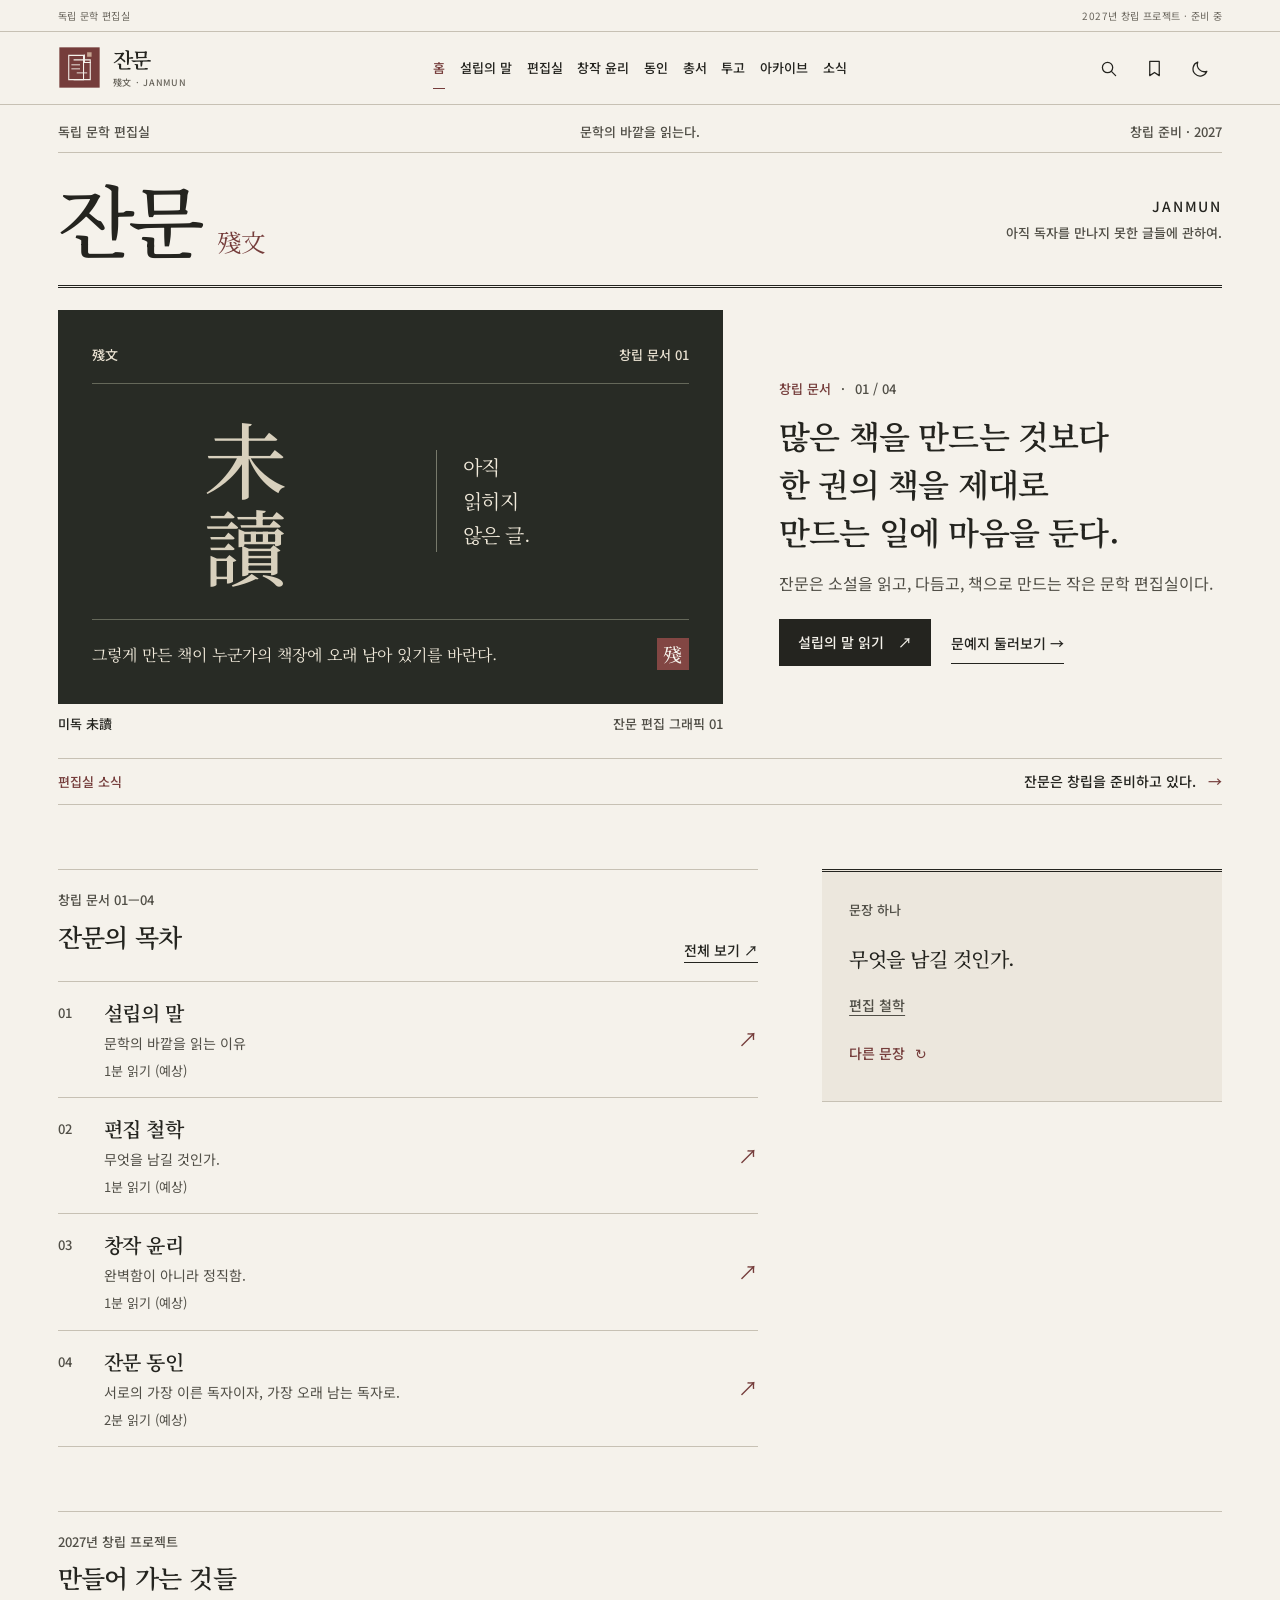
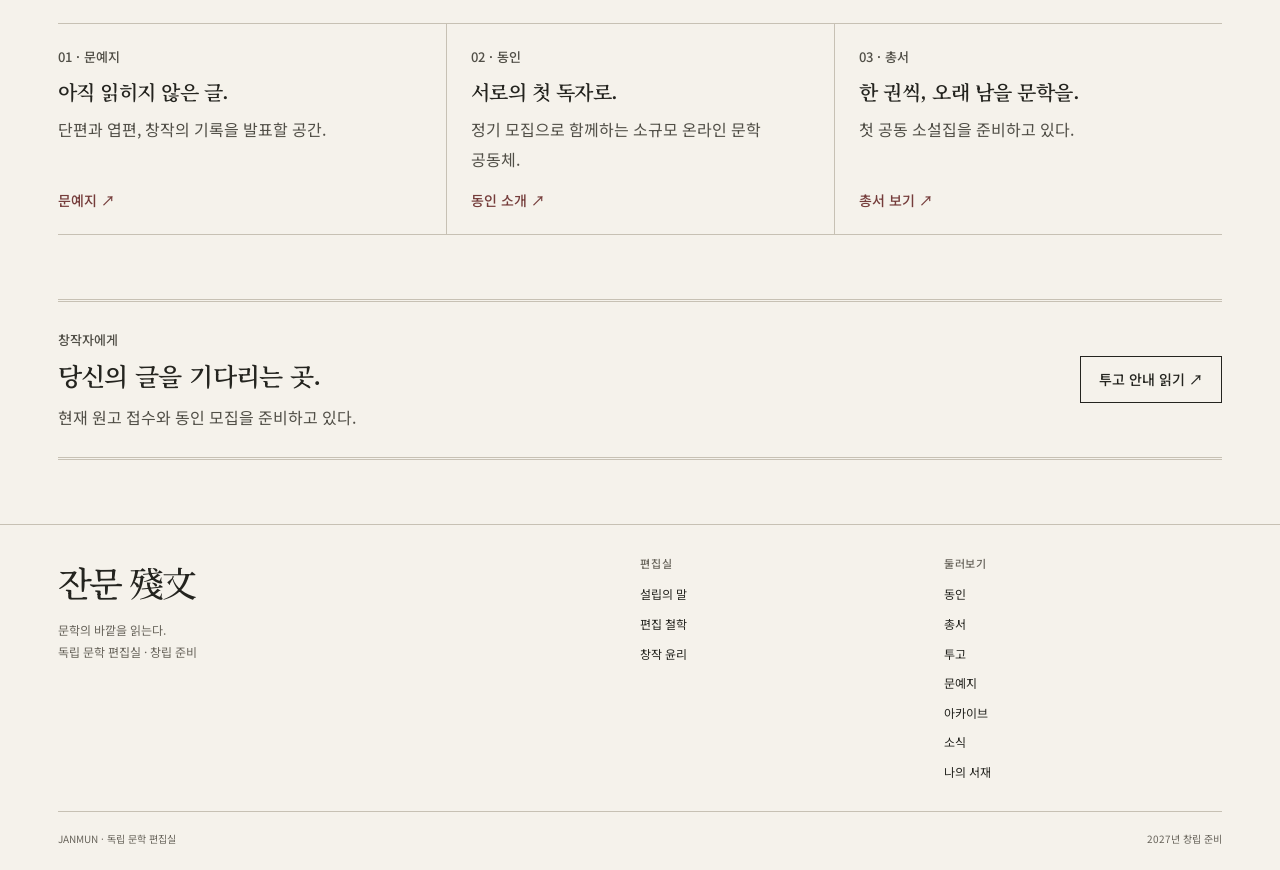
==== commit 57d453cd: "Refresh fixed navigation script v0.9.10" ====
--- a/index.html
+++ b/index.html
@@ -7,8 +7,9 @@
     <meta name="theme-color" content="#f5f2eb">
     <title>잔문 殘文 — 독립 문학 편집실</title>
     <link rel="icon" type="image/svg+xml" href="assets/janmun-mark.svg">
-    <link rel="stylesheet" href="css/style.css?v=0.9.8">
-    <script src="js/main.js?v=0.9.8" defer></script>
+    <link rel="stylesheet" href="css/style.css?v=0.9.9">
+    <script src="js/news-data.js?v=0.9.9" defer></script>
+    <script src="js/main.js?v=0.9.10" defer></script>
   </head>
   <body>
     <a class="skip" href="#main">본문 바로가기</a>
@@ -87,7 +88,7 @@
           </div>
         </section>
 
-        <div class="home-notice"><span class="eyebrow">편집실 소식</span><a href="#news">잔문은 창립을 준비하고 있다. <span aria-hidden="true">→</span></a></div>
+        <div class="home-notice"><span class="eyebrow">편집실 소식</span><a href="#news/founding">잔문은 창립을 준비하고 있다. <span aria-hidden="true">→</span></a></div>
         <div class="resume" id="resume" hidden>
           <div><span class="eyebrow">마지막으로 읽은 글</span><a id="resume-link" href="#archive"></a></div>
           <button id="resume-clear" type="button">기록 지우기</button>
@@ -543,11 +544,20 @@
         </div>
       </section>
       <section class="view shell" id="page-news" hidden>
-        <div class="page-title"><span class="eyebrow">편집실 기록</span><h1>소식</h1><p>잔문의 모집, 출간 및 운영에 관한 안내를 모읍니다.</p></div>
-        <div class="page-body news-list">
-          <article class="news-item"><span class="eyebrow">창립 안내 · 준비 중</span><h2>잔문은 창립을 준비하고 있습니다.</h2><p>현재 창립 문서를 공개하고 첫 동인 활동과 공동 소설집을 기획하는 단계입니다. 구체적인 모집 일정과 출간 계획은 확정된 뒤 안내하겠습니다.</p><a class="textlink" href="#about">설립의 말 읽기 ↗</a></article>
-          <article class="news-item"><span class="eyebrow">모집 안내 · 미접수</span><h2>원고와 동인 신청은 아직 받지 않습니다.</h2><p>작품 제출 방법과 창작 윤리 기준, 개인정보 및 원고 보관 절차를 준비하고 있습니다.</p><a class="textlink" href="#submission">투고 안내 ↗</a></article>
-        </div>
+        <div class="notice-intro">
+          <header class="notice-heading"><span class="notice-rule" aria-hidden="true"></span><span class="eyebrow">殘文 · NOTICE</span><h1>소식</h1><p>잔문의 공식 안내.</p></header>
+          <div class="notice-intro-copy"><p>모집과 출간, 행사 및 운영에 관한 소식을 전한다. 잔문의 활동 일정과 주요 변경 사항은 이곳에서 확인할 수 있다.</p></div>
+        </div>
+        <div class="page-body notice-board" id="news-board">
+          <div class="notice-categories" role="group" aria-label="소식 분류"><button type="button" data-news-category="all" aria-pressed="true">전체</button><button type="button" data-news-category="notice" aria-pressed="false">공지</button><button type="button" data-news-category="members" aria-pressed="false">동인 모집</button><button type="button" data-news-category="submission" aria-pressed="false">원고 모집</button><button type="button" data-news-category="publication" aria-pressed="false">출간</button><button type="button" data-news-category="events" aria-pressed="false">행사</button><button type="button" data-news-category="operations" aria-pressed="false">운영</button></div>
+          <div class="notice-search"><input id="news-query" type="search" placeholder="제목 또는 본문 검색" aria-label="소식 검색"><select id="news-status" aria-label="진행 상태"><option value="all">모든 상태</option><option>안내</option><option>준비 중</option><option>미접수</option><option>기획 중</option><option>모집 중</option><option>모집 마감</option><option>종료</option></select></div>
+          <div id="news-pinned" class="notice-pinned"></div>
+          <div class="notice-results"><span id="news-count" aria-live="polite"></span><span>최근 등록순</span></div>
+          <div class="notice-table-head" aria-hidden="true"><span>분류</span><span>제목</span><span>상태</span><span>게시일</span></div>
+          <div id="news-list" class="notice-list"></div>
+          <div id="news-pagination" class="notice-pagination" aria-label="공지 목록 페이지"></div>
+        </div>
+        <article id="news-detail" class="page-body notice-detail" hidden></article>
       </section>
       
     </main>
--- a/css/style.css
+++ b/css/style.css
@@ -1521,3 +1521,51 @@
   #page-archive .archive-intro { display:block; }
   #page-archive .archive-controls { display:none; }
 }
+
+/* 22. Public notices — restrained editorial bulletin board. */
+#page-news .notice-intro { display:grid;grid-template-columns:minmax(0,.8fr) minmax(0,1.2fr);align-items:start;gap:clamp(26px,4.4vw,60px);padding:36px 0 30px;border-bottom:1px solid var(--line); }
+#page-news .notice-rule { display:block;width:36px;height:3px;background:var(--accent);margin-bottom:21px; }
+#page-news .notice-heading .eyebrow { color:var(--accent);font-size:13px; }
+#page-news .notice-heading h1 { font:600 clamp(32px,3.5vw,48px)/1.35 var(--serif);letter-spacing:-.045em;margin:10px 0; }
+#page-news .notice-heading p { color:var(--muted);margin:0;font-size:16px; }
+#page-news .notice-intro-copy { font:400 17px/1.95 var(--serif);word-break:keep-all;min-width:0; }
+#page-news .notice-intro-copy p { margin:0; }
+#page-news .notice-categories { display:flex;flex-wrap:wrap;gap:8px;margin-bottom:18px; }
+#page-news .notice-categories button { border:1px solid var(--line);background:transparent;color:var(--ink);font:500 14px/1.5 var(--sans);padding:9px 14px;min-height:42px;cursor:pointer; }
+#page-news .notice-categories button[aria-pressed="true"] { border-color:var(--accent);color:var(--accent);box-shadow:inset 0 -2px var(--accent); }
+#page-news .notice-categories button:focus-visible,#page-news a:focus-visible { outline:2px solid var(--accent);outline-offset:3px; }
+#page-news .notice-search { display:grid;grid-template-columns:minmax(0,1fr) minmax(120px,180px);gap:10px;margin-bottom:22px; }
+#page-news .notice-search input,#page-news .notice-search select { width:100%;min-width:0;min-height:44px;padding:10px 12px;background:var(--paper);color:var(--ink);border:1px solid var(--line);border-radius:0;font-size:14px; }
+#page-news .notice-pin { border:1px solid var(--line);border-left:3px solid var(--accent);padding:20px 24px;margin-bottom:20px; }
+#page-news .notice-pin .eyebrow { display:block;color:var(--accent); }
+#page-news .notice-pin-title { display:block;font:600 clamp(20px,2.4vw,28px)/1.5 var(--serif);margin:8px 0;word-break:keep-all; }
+#page-news .notice-pin p { color:var(--muted);font-size:15px;line-height:1.8;margin:0 0 10px;word-break:keep-all; }
+#page-news .notice-results { display:flex;justify-content:space-between;color:var(--muted);font-size:13px;margin:24px 0 12px; }
+#page-news .notice-table-head,#page-news .notice-row { display:grid;grid-template-columns:100px minmax(0,1fr) 90px 105px;gap:16px;align-items:center;padding:16px 0;border-bottom:1px solid var(--line); }
+#page-news .notice-table-head { border-top:1px solid var(--line);color:var(--muted);font-size:13px; }
+#page-news .notice-row-title { font:500 17px/1.7 var(--sans);word-break:keep-all;overflow-wrap:break-word; }
+#page-news .notice-row-title:hover,#page-news .notice-pin-title:hover { color:var(--accent);text-decoration:underline;text-underline-offset:4px; }
+#page-news .notice-category { color:var(--accent);font-size:13px; }
+#page-news .notice-state,#page-news .notice-date { color:var(--muted);font-size:13px; }
+#page-news .notice-empty { color:var(--muted);font-size:14px;padding:16px 0; }
+#page-news .notice-pagination { display:flex;gap:8px;justify-content:center;margin-top:25px; }
+#page-news .notice-pagination [aria-current="page"] { border-color:var(--accent);color:var(--accent); }
+#page-news .notice-detail { max-width:800px;margin-inline:auto; }
+#page-news .notice-detail-head { margin:20px 0 26px;padding-bottom:22px;border-bottom:1px solid var(--line); }
+#page-news .notice-detail-head .eyebrow { color:var(--accent); }
+#page-news .notice-detail-head h2 { font:600 clamp(26px,3vw,38px)/1.45 var(--serif);margin:10px 0;word-break:keep-all; }
+#page-news .notice-detail-copy { font:400 17px/1.95 var(--serif);word-break:keep-all;margin-bottom:28px; }
+#page-news .notice-detail-copy p { margin:0 0 1.3em; }
+@media(max-width:760px) {
+ #page-news .notice-intro { grid-template-columns:1fr;gap:18px;padding-block:26px; }
+ #page-news .notice-intro-copy { font-size:16px; }
+ #page-news .notice-search { grid-template-columns:minmax(0,1fr) minmax(100px,130px); }
+ #page-news .notice-search input,#page-news .notice-search select { font-size:16px; }
+ #page-news .notice-table-head { display:none; }
+ #page-news .notice-row { grid-template-columns:1fr auto;gap:5px 12px; }
+ #page-news .notice-category { grid-column:1;grid-row:1; }
+ #page-news .notice-row-title { grid-column:1/-1;grid-row:2; }
+ #page-news .notice-state { grid-column:1;grid-row:3; }
+ #page-news .notice-date { grid-column:2;grid-row:3; }
+ #page-news .notice-pin { padding:16px; }
+}
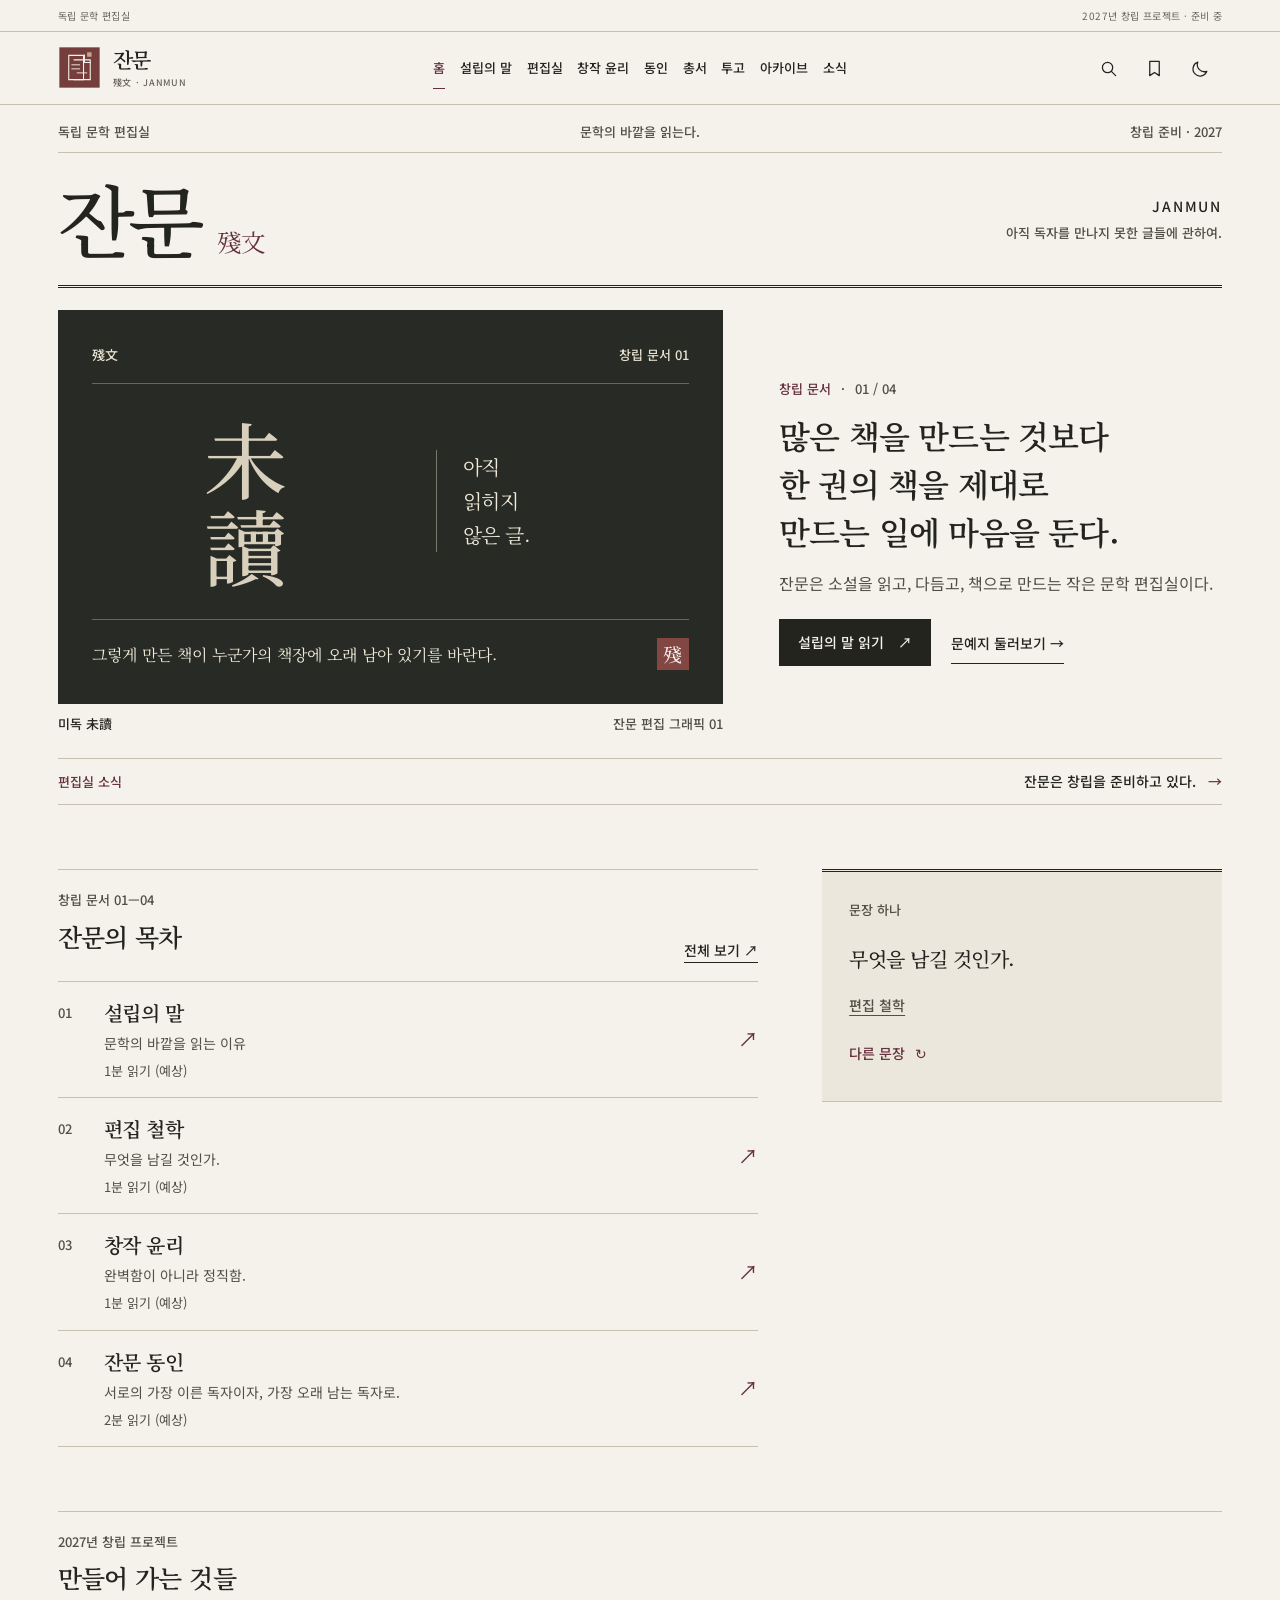
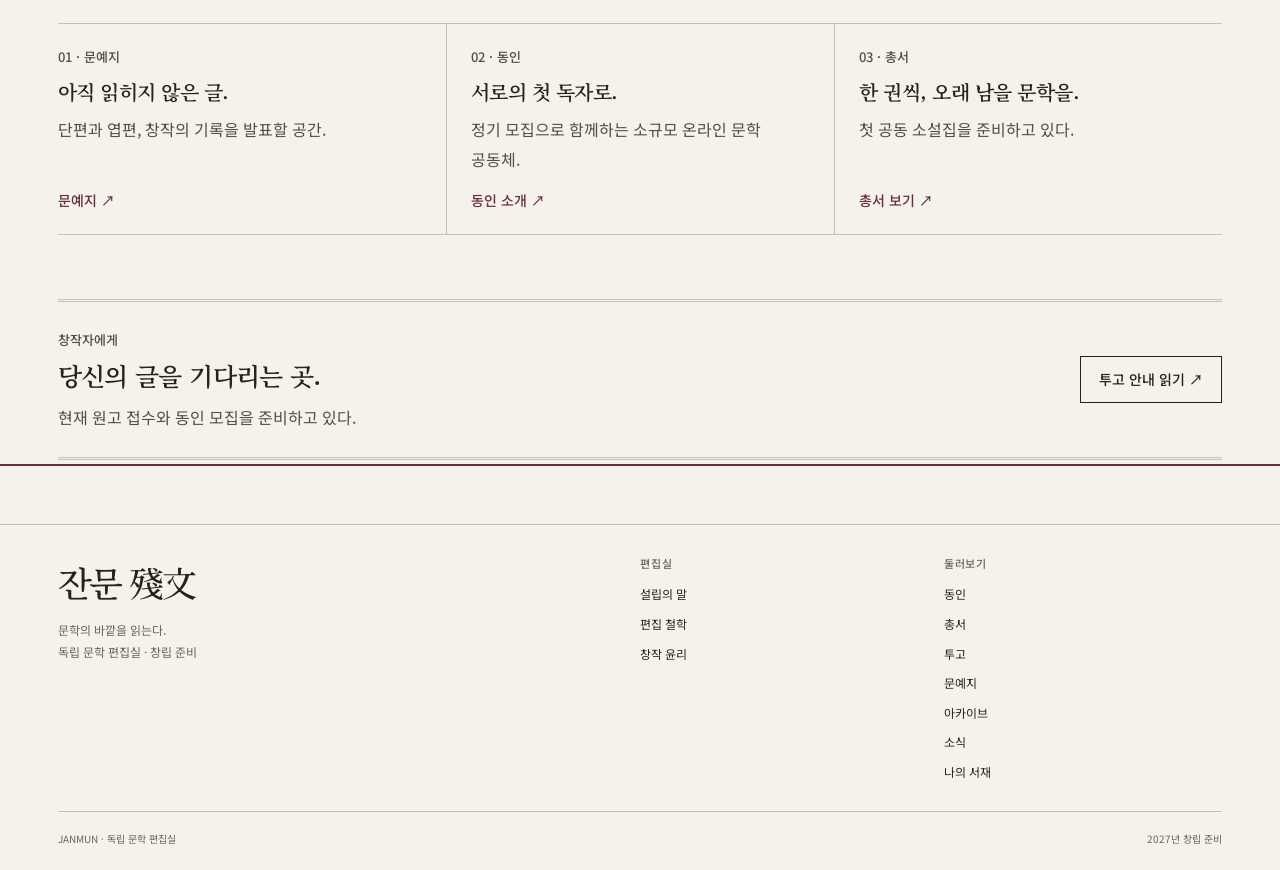
==== commit fc6827fe: "Refresh audited assets and label search dialog v1.0.1" ====
--- a/index.html
+++ b/index.html
@@ -7,9 +7,9 @@
     <meta name="theme-color" content="#f5f2eb">
     <title>잔문 殘文 — 독립 문학 편집실</title>
     <link rel="icon" type="image/svg+xml" href="assets/janmun-mark.svg">
-    <link rel="stylesheet" href="css/style.css?v=0.9.9">
+    <link rel="stylesheet" href="css/style.css?v=1.0.1">
     <script src="js/news-data.js?v=0.9.9" defer></script>
-    <script src="js/main.js?v=0.9.10" defer></script>
+    <script src="js/main.js?v=1.0.1" defer></script>
   </head>
   <body>
     <a class="skip" href="#main">본문 바로가기</a>
@@ -132,8 +132,8 @@
           <a href="#home">잔문</a> / <a href="#archive">아카이브</a> / 설립의 말
         </div>
         <div class="reader-grid">
-          <article>
-            <header class="article-head">
+          <article class="editorial-spread">
+            <header class="article-head editorial-heading">
               <p class="eyebrow">잔문 · 창립 문서 01</p>
               <h1>설립의 말</h1>
               <p>문학의 바깥을 읽는 이유</p>
@@ -141,7 +141,7 @@
                 <span data-reading-time="about"></span><span data-reading-status="about"></span>
               </div>
             </header>
-            <div class="prose">
+            <div class="prose editorial-copy">
               <p>잔문은 소설을 읽고, 다듬고, 책으로 만드는 작은 문학 편집실이다.</p>
               <p>우리는 작가가 어떤 이력을 가졌는지보다 어떤 글을 쓰는지에 관심이 있다. 인공지능을 활용한 글도, 혼자 힘으로 완성한 글도 그 자체로 읽고자 한다. 창작의 방식은 저마다 다를 수 있지만, 자신의 글을 대하는 태도만큼은 중요하게 생각한다.</p>
               <p>완성된 원고뿐 아니라 아직 고쳐 쓸 여지가 있는 글에도 관심을 기울인다. 작가가 쓰고 싶었던 이야기를 함께 고민하고, 그 사람의 문장을 잃지 않는 방향으로 작품을 다듬고 싶다.</p>
@@ -173,8 +173,8 @@
           <a href="#home">잔문</a> / <a href="#archive">아카이브</a> / 편집 철학
         </div>
         <div class="reader-grid">
-          <article>
-            <header class="article-head">
+          <article class="editorial-spread">
+            <header class="article-head editorial-heading">
               <p class="eyebrow">잔문 · 창립 문서 02</p>
               <h1>편집 철학</h1>
               <p>무엇을 남길 것인가.</p>
@@ -182,7 +182,7 @@
                 <span data-reading-time="editorial"></span><span data-reading-status="editorial"></span>
               </div>
             </header>
-            <div class="prose">
+            <div class="prose editorial-copy">
               <p>잔문은 익숙한 것을 낯설게 바라보는 소설에 관심이 있다.</p>
               <p>특별한 사건이 있어야 좋은 이야기가 되는 것은 아니다. 오래 함께 살아온 사람을 문득 이해할 수 없게 되는 순간이나, 무심코 지나친 일에서 이전과 다른 의미를 발견하는 일도 충분히 소설이 될 수 있다.</p>
               <p>우리는 작품이 다루는 소재보다 그것을 바라보는 작가의 시선을 중요하게 생각한다.</p>
@@ -215,8 +215,8 @@
           <a href="#home">잔문</a> / <a href="#archive">아카이브</a> / 창작 윤리
         </div>
         <div class="reader-grid">
-          <article>
-            <header class="article-head">
+          <article class="editorial-spread">
+            <header class="article-head editorial-heading">
               <p class="eyebrow">잔문 · 창립 문서 03</p>
               <h1>창작 윤리</h1>
               <p>완벽함이 아니라 정직함.</p>
@@ -224,7 +224,7 @@
                 <span data-reading-time="ethics"></span><span data-reading-status="ethics"></span>
               </div>
             </header>
-            <div class="prose">
+            <div class="prose editorial-copy">
               <p>창작의 방식은 저마다 다르지만, 작품에 대한 책임까지 달라지는 것은 아니다.</p>
               <p>잔문은 인공지능의 활용을 창작의 결격 사유로 삼지 않는다. 다만 사용한 도구와 그 개입 범위를 사실대로 밝히고, 타인의 저작물과 권리를 존중하는 것을 기본으로 삼는다.</p>
               <p>우리는 모든 문장을 직접 작성했다는 사실만으로 창작의 주체성이 증명된다고 생각하지 않는다. 무엇을 받아들이고 무엇을 거절했는지, 어떤 판단을 거쳐 작품을 완성했는지 역시 창작의 일부다.</p>
@@ -255,8 +255,8 @@
           <a href="#home">잔문</a> / <a href="#archive">아카이브</a> / 잔문 동인
         </div>
         <div class="reader-grid">
-          <article>
-            <header class="article-head">
+          <article class="editorial-spread">
+            <header class="article-head editorial-heading">
               <p class="eyebrow">잔문 · 창립 문서 04</p>
               <h1>잔문 동인</h1>
               <p>서로의 가장 이른 독자이자, 가장 오래 남는 독자로.</p>
@@ -264,7 +264,7 @@
                 <span data-reading-time="members"></span><span data-reading-status="members"></span>
               </div>
             </header>
-            <div class="prose">
+            <div class="prose editorial-copy">
               <p>잔문 동인은 각자의 작품을 쓰고 서로의 문학을 읽는 창작 공동체다.</p>
               <p>정기 모집을 통해 소규모로 구성하며, 온라인을 중심으로 활동한다. 서로의 원고에 충분한 시간을 들이고 지속적인 대화를 나눌 수 있는 규모를 지향한다.</p>
               <p>주요 활동은 원고 합평과 작품 연구, 문학에 관한 토론이다. 완성된 작품은 물론 아직 방향을 찾지 못한 원고도 함께 살핀다. 그 과정에서 발전한 작품을 문예지와 공동 소설집으로 선보이고자 한다.</p>
@@ -293,14 +293,14 @@
         </div>
       </section>
       <section class="view shell" id="page-archive" hidden>
-        <div class="archive-intro">
-          <header class="archive-heading">
+        <div class="archive-intro editorial-spread">
+          <header class="archive-heading editorial-heading">
             <span class="archive-rule" aria-hidden="true"></span>
             <span class="eyebrow">殘文 · 文學記錄</span>
             <h1>아카이브</h1>
             <p>문학이 만들어지고 남겨진 자리.</p>
           </header>
-          <div class="archive-intro-copy">
+          <div class="archive-intro-copy editorial-copy">
             <p>잔문의 창립 문서부터 작가의 작품, 편집 과정과 문학에 관한 대화까지. 한 편의 글이 완성되기까지의 시간과 그 이후에 남겨진 기록을 모은다.</p>
             <p>잔문이 지나온 시간은 이곳에 쌓인다.</p>
           </div>
@@ -332,10 +332,13 @@
         </div>
       </section>
       <section class="view shell" id="page-saved" hidden>
-        <div class="page-title">
-          <span class="eyebrow">나의 독서 기록</span>
-          <h1>나의 서재</h1>
-          <p>읽고, 남기고, 다시 펼쳐 보는 곳. 기록은 이 브라우저에만 저장됩니다.</p>
+        <div class="editorial-spread library-intro">
+          <header class="editorial-heading">
+            <span class="editorial-rule" aria-hidden="true"></span>
+            <span class="eyebrow">나의 독서 기록</span>
+            <h1>나의 서재</h1>
+          </header>
+          <div class="editorial-copy"><p>읽고, 남기고, 다시 펼쳐 보는 곳. 기록은 이 브라우저에만 저장됩니다.</p></div>
         </div>
         <div class="page-body">
           <div class="library-summary" aria-label="서재 현황">
@@ -358,14 +361,14 @@
         </div>
       </section>
       <section class="view shell" id="page-books" hidden>
-        <div class="series-intro">
-          <header class="series-heading">
+        <div class="series-intro editorial-spread">
+          <header class="series-heading editorial-heading">
             <span class="series-rule" aria-hidden="true"></span>
             <span class="eyebrow">출간 준비</span>
             <h1>잔문 총서</h1>
             <p>한 권씩, 오래 남을 문학을.</p>
           </header>
-          <div class="prose series-copy">
+          <div class="prose series-copy editorial-copy">
             <p>잔문 총서는 서로 다른 작가의 문학을 한 권씩 엮어 가는 출간 프로젝트다.</p>
             <p>단편소설집과 공동 소설집을 중심으로 시작하되, 작품에 따라 책의 형태와 구성을 달리하고자 한다. 한 권의 책이 가진 고유한 성격을 존중하며, 정해진 형식에 작품을 맞추지 않는다.</p>
             <p>원고의 선정부터 편집, 표지와 지면의 구성까지 작품을 읽는 경험의 일부라고 생각한다. 내용과 형식이 서로 어긋나지 않는 책을 만들고 싶다.</p>
@@ -409,12 +412,17 @@
         </div>
       </section>
       <section class="view shell" id="page-submission" hidden>
-        <div class="page-title">
-          <span class="eyebrow">접수 준비</span>
-          <h1>투고</h1>
-          <p>창작의 방식을 숨기지 않고도 작품을 건넬 수 있는 곳.</p>
-          <span class="status">현재 모집 및 원고 접수 준비 중</span>
-          <p class="recruit-note">동인 및 작가 모집 일정, 원고 제출 방법, 세부 심사 기준은 확정 후 이 페이지에서 공개합니다.</p>
+        <div class="editorial-spread submission-intro">
+          <header class="editorial-heading">
+            <span class="editorial-rule" aria-hidden="true"></span>
+            <span class="eyebrow">접수 준비</span>
+            <h1>투고</h1>
+            <p>창작의 방식을 숨기지 않고도 작품을 건넬 수 있는 곳.</p>
+          </header>
+          <div class="editorial-copy">
+            <span class="status">현재 모집 및 원고 접수 준비 중</span>
+            <p class="recruit-note">동인 및 작가 모집 일정, 원고 제출 방법, 세부 심사 기준은 확정 후 이 페이지에서 공개합니다.</p>
+          </div>
         </div>
         <div class="submission-faq-layout">
           <div class="faq-nav">
@@ -544,9 +552,9 @@
         </div>
       </section>
       <section class="view shell" id="page-news" hidden>
-        <div class="notice-intro">
-          <header class="notice-heading"><span class="notice-rule" aria-hidden="true"></span><span class="eyebrow">殘文 · NOTICE</span><h1>소식</h1><p>잔문의 공식 안내.</p></header>
-          <div class="notice-intro-copy"><p>모집과 출간, 행사 및 운영에 관한 소식을 전한다. 잔문의 활동 일정과 주요 변경 사항은 이곳에서 확인할 수 있다.</p></div>
+        <div class="notice-intro editorial-spread">
+          <header class="notice-heading editorial-heading"><span class="notice-rule" aria-hidden="true"></span><span class="eyebrow">殘文 · NOTICE</span><h1>소식</h1><p>잔문의 공식 안내.</p></header>
+          <div class="notice-intro-copy editorial-copy"><p>모집과 출간, 행사 및 운영에 관한 소식을 전한다.<br>잔문의 활동 일정과 주요 변경 사항은 이곳에서 확인할 수 있다.</p></div>
         </div>
         <div class="page-body notice-board" id="news-board">
           <div class="notice-categories" role="group" aria-label="소식 분류"><button type="button" data-news-category="all" aria-pressed="true">전체</button><button type="button" data-news-category="notice" aria-pressed="false">공지</button><button type="button" data-news-category="members" aria-pressed="false">동인 모집</button><button type="button" data-news-category="submission" aria-pressed="false">원고 모집</button><button type="button" data-news-category="publication" aria-pressed="false">출간</button><button type="button" data-news-category="events" aria-pressed="false">행사</button><button type="button" data-news-category="operations" aria-pressed="false">운영</button></div>
@@ -586,9 +594,9 @@
       <a href="#archive"><svg viewBox="0 0 24 24" aria-hidden="true"><path d="M4 4h16v4H4zM6 8v12h12V8M10 12h4"/></svg><span>아카이브</span></a>
       <a href="#saved"><svg viewBox="0 0 24 24" aria-hidden="true"><path d="M6 3h12v18l-6-4-6 4z"/></svg><span>나의 서재</span></a>
     </nav>
-    <dialog id="search-dialog">
+    <dialog id="search-dialog" aria-labelledby="search-dialog-title">
       <div class="dialog-head">
-        <h2>잔문의 글 검색</h2>
+        <h2 id="search-dialog-title">잔문의 글 검색</h2>
         <button class="iconbtn" id="search-close" aria-label="검색 닫기">×</button>
       </div>
       <input type="search" id="search-query" class="dialog-search" placeholder="찾고 싶은 문장 또는 제목" aria-label="검색어">
--- a/css/style.css
+++ b/css/style.css
@@ -8,7 +8,7 @@
   --muted: #68645b;
   --line: #c7c1b4;
   --wash: #ece7dd;
-  --accent: #753d3b;
+  --accent: #65313d;
   --serif: "Noto Serif KR", "Batang", "AppleMyungjo", serif;
   --sans: "Noto Sans KR", "Malgun Gothic", system-ui, sans-serif;
   --reading: 18px;
@@ -23,7 +23,7 @@
   --muted: #bcb6a9;
   --line: #4d4b43;
   --wash: #2d302a;
-  --accent: #e0a5a5;
+  --accent: #d7a8b4;
 }
 
 /* 02. Foundation */
@@ -43,7 +43,7 @@
 button, input, textarea, select { font: inherit; color: inherit; }
 button { cursor: pointer; }
 :focus-visible { outline: 2px solid var(--accent); outline-offset: 4px; }
-::selection { color: #fff; background: #753d3b; }
+::selection { color: #fff; background: #65313d; }
 .shell {
   width: min(var(--content-width), 100%);
   margin-inline: auto;
@@ -1335,110 +1335,14 @@
   .reading .article-head h1, .reading .prose strong, #page-about .prose p { color: #222; }
 }
 
-/* 18. Shared editorial proportions — same outer frame as the home page */
-.reading {
-  --document-title: clamp(29px, 2.7vw, 36px);
-  --document-body: 17px;
-  --document-gap: clamp(26px, 4.4vw, 60px);
-}
-.reading .crumb {
-  padding-block: 16px 10px;
-  font-size: 13px;
-}
-.reading .reader-grid {
-  display: block;
-  padding-block: 32px var(--section-gap);
-}
-.reading .reader-grid > article {
-  display: grid;
-  grid-template-columns: minmax(0, .8fr) minmax(0, 1.2fr);
-  column-gap: var(--document-gap);
-  align-items: start;
-}
-.reading .reader-grid > article > * {
-  grid-column: 2;
-  min-width: 0;
-}
-.reading .reader-grid > article > .article-head {
-  grid-column: 1;
-  grid-row: 1;
-  align-self: start;
-  margin: 0;
-  padding-bottom: 25px;
-}
-.reading .article-head h1 {
-  font: 600 var(--document-title)/1.45 var(--serif);
-  letter-spacing: -.025em;
-}
-.reading .article-head .eyebrow { font-size: 13px; }
-.reading .article-head > p:not(.eyebrow) { font-size: 16px; line-height: 1.8; }
-.reading .reader-grid .prose {
-  font: 400 var(--document-body)/1.95 var(--serif);
-  letter-spacing: -.01em;
-  max-width: 100%;
-  padding-top: 3px;
-}
-.reading .prose p { margin-bottom: 1.45em; }
+/* 18–19. Article controls; page proportions are defined in the shared editorial section. */
+.reading .crumb { font-size: 13px; }
 .reading .annotation-head h2 { font-size: 20px; font-weight: 600; }
 .reading .next-reading a { font-size: 20px; }
 .reading .next-reading small { font-size: 12px; }
 .reading .reader-end-controls .outline { font-size: 14px; }
 .reading .article-end { margin-top: 24px; }
-@media (max-width: 1000px) {
-  .reading .reader-grid > article {
-    display: block;
-    max-width: 740px;
-    margin-inline: auto;
-  }
-  .reading .reader-grid > article > .article-head {
-    margin-bottom: 28px;
-    padding-bottom: 22px;
-  }
-}
-@media (max-width: 800px) {
-  .reading { --document-title: 26px; --document-body: 16px; }
-  .reading .reader-grid { padding-top: 24px; }
-  .reading .reader-grid > article > .article-head { margin-bottom: 24px; }
-  .reading .next-reading a { font-size: 19px; }
-}
-@media print {
-  .reading .reader-grid { padding: 0; }
-  .reading .reader-grid > article { display: block; max-width: none; }
-  .reading .reader-grid > article > .article-head { margin-bottom: 24px; }
-}
-
-/* 19. Series introduction only — left heading, right manifesto. */
-#page-books .series-intro {
-  display: grid;
-  grid-template-columns: minmax(0, .8fr) minmax(0, 1.2fr);
-  align-items: start;
-  gap: clamp(22px, 4.4vw, 60px);
-  padding-block: 36px clamp(28px, 4vw, 48px);
-  border-bottom: 1px solid var(--line);
-}
-#page-books .series-intro > * { min-width: 0; }
-#page-books .series-heading { padding: 0 0 25px; border-bottom: 1px solid var(--line); }
-#page-books .series-rule { display: block; width: 36px; height: 3px; background: var(--accent); margin-bottom: 21px; }
-#page-books .series-heading .eyebrow { display: block; color: var(--accent); font-size: 13px; margin-bottom: 12px; }
-#page-books .series-heading h1 {
-  font: 600 clamp(32px, 3.5vw, 48px)/1.3 var(--serif);
-  letter-spacing: -.045em; margin: 0 0 12px; word-break: keep-all;
-}
-#page-books .series-heading > p { color: var(--muted); font-size: 16px; line-height: 1.8; margin: 0; word-break: keep-all; }
-#page-books .series-intro .series-copy {
-  font: 400 17px/1.85 var(--serif); letter-spacing: -.01em; padding-top: 3px; max-width: none;
-}
-#page-books .series-intro .series-copy p { margin: 0 0 .95em; }
-#page-books .series-intro .series-copy p:last-child { color: var(--muted); font-size: 14px; margin-bottom: 0; }
-@media (max-width: 760px) {
-  #page-books .series-intro { grid-template-columns: 1fr; gap: 22px; padding-block: 26px; }
-  #page-books .series-heading h1 { font-size: clamp(30px, 6vw, 40px); }
-  #page-books .series-intro .series-copy { font-size: 16px; }
-}
-@media print {
-  #page-books .series-intro { display: block; padding-block: 18px; }
-  #page-books .series-heading { margin-bottom: 16px; }
-}
+@media (max-width: 800px) { .reading .next-reading a { font-size: 19px; } }
 
 /* 20. Submission: editorial FAQ, category filter and preparation area. */
 #page-submission .submission-faq-layout { display:grid; grid-template-columns:minmax(0,.8fr) minmax(0,1.2fr); gap:clamp(26px,4.4vw,60px); align-items:start; padding-block:32px 44px; }
@@ -1477,15 +1381,6 @@
 }
 
 /* 21. Literary archive — a public record, separate from the private library. */
-#page-archive .archive-intro { display:grid; grid-template-columns:minmax(0,.8fr) minmax(0,1.2fr); gap:clamp(26px,4.4vw,60px); align-items:start; padding:36px 0 30px; border-bottom:1px solid var(--line); }
-#page-archive .archive-heading { min-width:0; }
-#page-archive .archive-rule { display:block; width:36px; height:3px; margin-bottom:21px; background:var(--accent); }
-#page-archive .archive-heading .eyebrow { color:var(--accent); font-size:13px; }
-#page-archive .archive-heading h1 { font:600 clamp(32px,3.5vw,48px)/1.35 var(--serif); letter-spacing:-.045em; margin:10px 0; }
-#page-archive .archive-heading p { color:var(--muted); margin:0; font-size:16px; }
-#page-archive .archive-intro-copy { min-width:0; font:400 17px/1.95 var(--serif); word-break:keep-all; }
-#page-archive .archive-intro-copy p { margin:0 0 12px; }
-#page-archive .archive-intro-copy p:last-child { margin-bottom:0; }
 #page-archive .archive-categories { display:flex; flex-wrap:wrap; gap:8px; margin-bottom:20px; }
 #page-archive .archive-categories button { background:transparent; border:1px solid var(--line); color:var(--ink); padding:9px 12px; min-height:42px; font:500 14px/1.5 var(--sans); cursor:pointer; }
 #page-archive .archive-categories button[aria-pressed="true"] { color:var(--accent); border-color:var(--accent); box-shadow:inset 0 -2px var(--accent); }
@@ -1509,8 +1404,6 @@
   #page-archive .archive-search input { grid-column:1/-1; }
 }
 @media(max-width:760px) {
-  #page-archive .archive-intro { grid-template-columns:1fr; gap:20px; padding-block:26px; }
-  #page-archive .archive-intro-copy { font-size:16px; }
   #page-archive .archive-row { grid-template-columns:26px minmax(0,1fr); gap:8px 12px; }
   #page-archive .archive-row > button { grid-column:2; }
   #page-archive .archive-row h3 { font-size:21px; }
@@ -1518,18 +1411,10 @@
   #page-archive .archive-categories button { padding:8px 10px; }
 }
 @media print {
-  #page-archive .archive-intro { display:block; }
   #page-archive .archive-controls { display:none; }
 }
 
 /* 22. Public notices — restrained editorial bulletin board. */
-#page-news .notice-intro { display:grid;grid-template-columns:minmax(0,.8fr) minmax(0,1.2fr);align-items:start;gap:clamp(26px,4.4vw,60px);padding:36px 0 30px;border-bottom:1px solid var(--line); }
-#page-news .notice-rule { display:block;width:36px;height:3px;background:var(--accent);margin-bottom:21px; }
-#page-news .notice-heading .eyebrow { color:var(--accent);font-size:13px; }
-#page-news .notice-heading h1 { font:600 clamp(32px,3.5vw,48px)/1.35 var(--serif);letter-spacing:-.045em;margin:10px 0; }
-#page-news .notice-heading p { color:var(--muted);margin:0;font-size:16px; }
-#page-news .notice-intro-copy { font:400 17px/1.95 var(--serif);word-break:keep-all;min-width:0; }
-#page-news .notice-intro-copy p { margin:0; }
 #page-news .notice-categories { display:flex;flex-wrap:wrap;gap:8px;margin-bottom:18px; }
 #page-news .notice-categories button { border:1px solid var(--line);background:transparent;color:var(--ink);font:500 14px/1.5 var(--sans);padding:9px 14px;min-height:42px;cursor:pointer; }
 #page-news .notice-categories button[aria-pressed="true"] { border-color:var(--accent);color:var(--accent);box-shadow:inset 0 -2px var(--accent); }
@@ -1557,8 +1442,6 @@
 #page-news .notice-detail-copy { font:400 17px/1.95 var(--serif);word-break:keep-all;margin-bottom:28px; }
 #page-news .notice-detail-copy p { margin:0 0 1.3em; }
 @media(max-width:760px) {
- #page-news .notice-intro { grid-template-columns:1fr;gap:18px;padding-block:26px; }
- #page-news .notice-intro-copy { font-size:16px; }
  #page-news .notice-search { grid-template-columns:minmax(0,1fr) minmax(100px,130px); }
  #page-news .notice-search input,#page-news .notice-search select { font-size:16px; }
  #page-news .notice-table-head { display:none; }
@@ -1569,3 +1452,169 @@
  #page-news .notice-date { grid-column:2;grid-row:3; }
  #page-news .notice-pin { padding:16px; }
 }
+
+/* 23. Unified editorial proportions. Home retains its own masthead and feature.
+   All inner pages share the same typography, grid, rule and responsive breakpoint. */
+:root {
+  --editorial-columns: minmax(0,.8fr) minmax(0,1.2fr);
+  --editorial-gap: clamp(26px,4.4vw,60px);
+  --editorial-title: clamp(29px,2.7vw,36px);
+  --editorial-body: 17px;
+  --editorial-accent: var(--accent);
+  --editorial-secondary: #615c55;
+}
+html[data-theme="dark"] {
+  --editorial-accent: var(--accent);
+  --editorial-secondary: #c7c0b6;
+}
+#main .editorial-spread {
+  display:grid;
+  grid-template-columns:var(--editorial-columns);
+  column-gap:var(--editorial-gap);
+  row-gap:0;
+  align-items:start;
+  max-width:none;
+  margin-inline:0;
+  padding:36px 0 30px;
+  border-bottom:1px solid var(--line);
+}
+#main .editorial-spread > * { min-width:0; }
+#main .editorial-spread > .editorial-heading {
+  grid-column:1;
+  grid-row:1;
+  padding:0;
+  margin:0;
+  border:0;
+  background:transparent;
+}
+#main .editorial-spread > .editorial-copy {
+  grid-column:2;
+  grid-row:1;
+  min-width:0;
+  max-width:100%;
+  margin:0;
+  padding:3px 0 0;
+  color:var(--ink);
+  font:400 var(--editorial-body)/1.95 var(--serif);
+  letter-spacing:-.01em;
+  word-break:keep-all;
+  overflow-wrap:break-word;
+}
+#main .editorial-heading::before { display:none; }
+#main .editorial-heading :is(.series-rule,.archive-rule,.notice-rule,.editorial-rule),
+#main .reading .editorial-heading::before {
+  display:block;
+  width:36px;
+  height:3px;
+  background:var(--editorial-accent);
+  margin:0 0 21px;
+}
+#main .reading .editorial-heading::before { content:""; }
+#main .editorial-heading .eyebrow {
+  display:block;
+  margin:0 0 12px;
+  color:var(--editorial-accent);
+  font:500 13px/1.65 var(--sans);
+  letter-spacing:.045em;
+}
+#main .editorial-heading h1 {
+  color:var(--ink);
+  font:600 var(--editorial-title)/1.45 var(--serif);
+  letter-spacing:-.025em;
+  margin:0 0 10px;
+  word-break:keep-all;
+}
+#main .editorial-heading > p:not(.eyebrow) {
+  color:var(--editorial-secondary);
+  font:400 16px/1.8 var(--sans);
+  margin:0;
+  word-break:keep-all;
+}
+#main .editorial-spread > .editorial-copy > p { margin:0 0 1.15em; }
+#main .editorial-spread > .editorial-copy > p:last-child { margin-bottom:0; }
+#main .reading .reader-grid {
+  display:block;
+  padding:0 0 var(--section-gap);
+}
+#main .reading .crumb { padding-block:16px 0; }
+#main .reading .editorial-spread {
+  padding-top:20px;
+  padding-bottom:0;
+  border-bottom:0;
+}
+#main .reading .editorial-spread > :not(.editorial-heading):not(.editorial-copy) {
+  grid-column:2;
+  min-width:0;
+}
+#main .reading .editorial-copy { margin-bottom:26px; }
+#main #page-books .series-copy > p:last-child { color:var(--editorial-secondary); font-size:14px; }
+#main #page-books .book-layout,
+#main #page-submission .submission-faq-layout,
+#main #page-submission .submission-prep {
+  grid-template-columns:var(--editorial-columns);
+  gap:var(--editorial-gap);
+}
+#main #page-books .book-cover { width:min(260px,100%); }
+#main #page-books .book-info h2 {
+  font:500 clamp(24px,2.3vw,30px)/1.5 var(--serif);
+  margin:10px 0;
+}
+#main #page-books .book-info p { max-width:none; word-break:keep-all; overflow-wrap:break-word; }
+#main .submission-intro .status { font:500 13px/1.7 var(--sans); margin-bottom:12px; }
+#main .submission-intro .recruit-note { margin:0; }
+#main .view:not(#page-home) .section-top h2,
+#main #page-submission .faq-nav h2 {
+  font:500 clamp(24px,2.3vw,30px)/1.5 var(--serif);
+  letter-spacing:-.035em;
+}
+@media(max-width:900px) {
+  #main .editorial-spread {
+    display:grid;
+    grid-template-columns:minmax(0,1fr);
+    gap:22px;
+    padding-block:26px;
+  }
+  #main .editorial-spread > .editorial-heading,
+  #main .editorial-spread > .editorial-copy,
+  #main .reading .editorial-spread > :not(.editorial-heading):not(.editorial-copy) {
+    grid-column:1;
+    grid-row:auto;
+  }
+  #main .reading .editorial-spread { padding-top:20px; gap:22px; }
+  #main .reading .editorial-copy { margin-bottom:0; }
+  #main #page-books .book-layout,
+  #main #page-submission .submission-faq-layout,
+  #main #page-submission .submission-prep { grid-template-columns:1fr; gap:24px; }
+  #main #page-books .book-cover { width:min(240px,90%); }
+}
+@media(max-width:800px) {
+  :root { --editorial-title:26px; --editorial-body:16px; }
+}
+@media print {
+  #main .editorial-spread { display:block; border:0; padding:0; }
+  #main .editorial-spread > .editorial-heading { margin-bottom:24px; }
+  #main .editorial-heading::before,#main .editorial-heading :is(.series-rule,.archive-rule,.notice-rule,.editorial-rule) { display:none; }
+  #main .editorial-spread > .editorial-copy { font-size:12pt; }
+}
+
+/* 24. Stability and accessibility audit. */
+#main .reading .editorial-spread > .editorial-copy { width:100%; }
+#main .reading .reader-grid > .editorial-spread { width:100%; }
+#main .editorial-heading .reading-meta { color:var(--editorial-secondary); }
+#main .editorial-heading > p { overflow-wrap:break-word; }
+#main .notice-row-title, #main .archive-row a, #main .faq summary { overflow-wrap:anywhere; }
+@media (max-width:900px) {
+  #main .reading .editorial-spread > .editorial-copy { padding-top:0; }
+}
+@media print {
+  html[data-theme] {
+    --ink:#222; --paper:#fff; --muted:#555; --line:#bbb;
+    --editorial-secondary:#555; --document-secondary:#555; --document-accent:#444;
+  }
+  #main .reading .editorial-spread { display:block; padding:0; }
+  #main .reading .editorial-spread > .editorial-heading { margin:0 0 24px; }
+  #main .reading .editorial-spread > .editorial-copy { font-size:12pt; }
+  #main .reading .annotation-area, #main .reading .reading-meta, #main .reading .crumb,
+  .mobile-dock, .notice-categories, .notice-search, .notice-pagination,
+  .archive-controls, #news-detail .actions { display:none !important; }
+}
